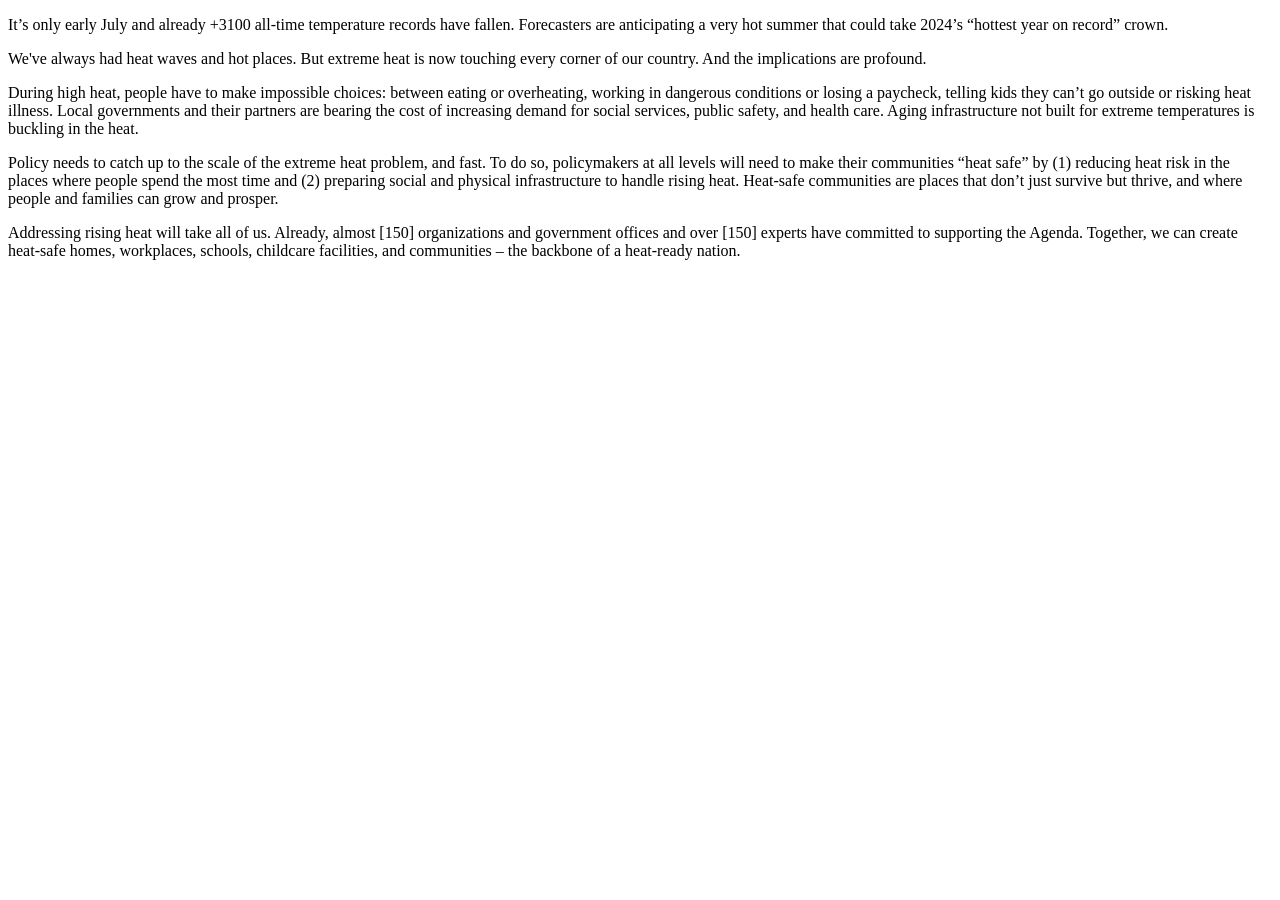
==== index.html @ f87b29e7 "Rename Index.html to index.html" ====
<!DOCTYPE html>
<html lang="en">
<head>
    <meta charset="UTF-8">
    <meta name="viewport" content="width=device-width, initial-scale=1.0">
    <title>The Agenda</title>
    <link rel="stylesheet" href="Resources/Styles/style.css">
</head>
<body>
    <header data-pagename="The State and Local Heat Policy Agenda">

    </header>
    <main>
        <div>
            <p>It’s only early July and already +3100 all-time temperature records have fallen. Forecasters are anticipating a very hot summer that could take 2024’s “hottest year on record” crown. </p>
            <p>We've always had heat waves and hot places. But extreme heat is now touching every corner of our country. And the implications are profound.</p>
            <p>During high heat, people have to make impossible choices: between eating or overheating, working in dangerous conditions or losing a paycheck, telling kids they can’t go outside or risking heat illness. Local governments and their partners are bearing the cost of increasing demand for social services, public safety, and health care. Aging infrastructure not built for extreme temperatures is buckling in the heat. </p>
            <p>Policy needs to catch up to the scale of the extreme heat problem, and fast. To do so, policymakers at all levels will need to make their communities “heat safe” by (1) reducing heat risk in the places where people spend the most time and (2) preparing social and physical infrastructure to handle rising heat. Heat-safe communities are places that don’t just survive but thrive, and where people and families can grow and prosper.</p>
            <p>Addressing rising heat will take all of us. Already, almost [150] organizations and government offices and over [150] experts have committed to supporting the Agenda. Together, we can create heat-safe homes, workplaces, schools, childcare facilities, and communities – the backbone of a heat-ready nation.</p>
        </div>

        <div id="PillarsOverview">
            
        </div>
        
    </main>
    <footer></footer>
    <script type="module" src="Resources/Scripts/Script.js"></script>
    <script type="module" src="Resources/Scripts/Agenda.js"></script>
</body>
</html>
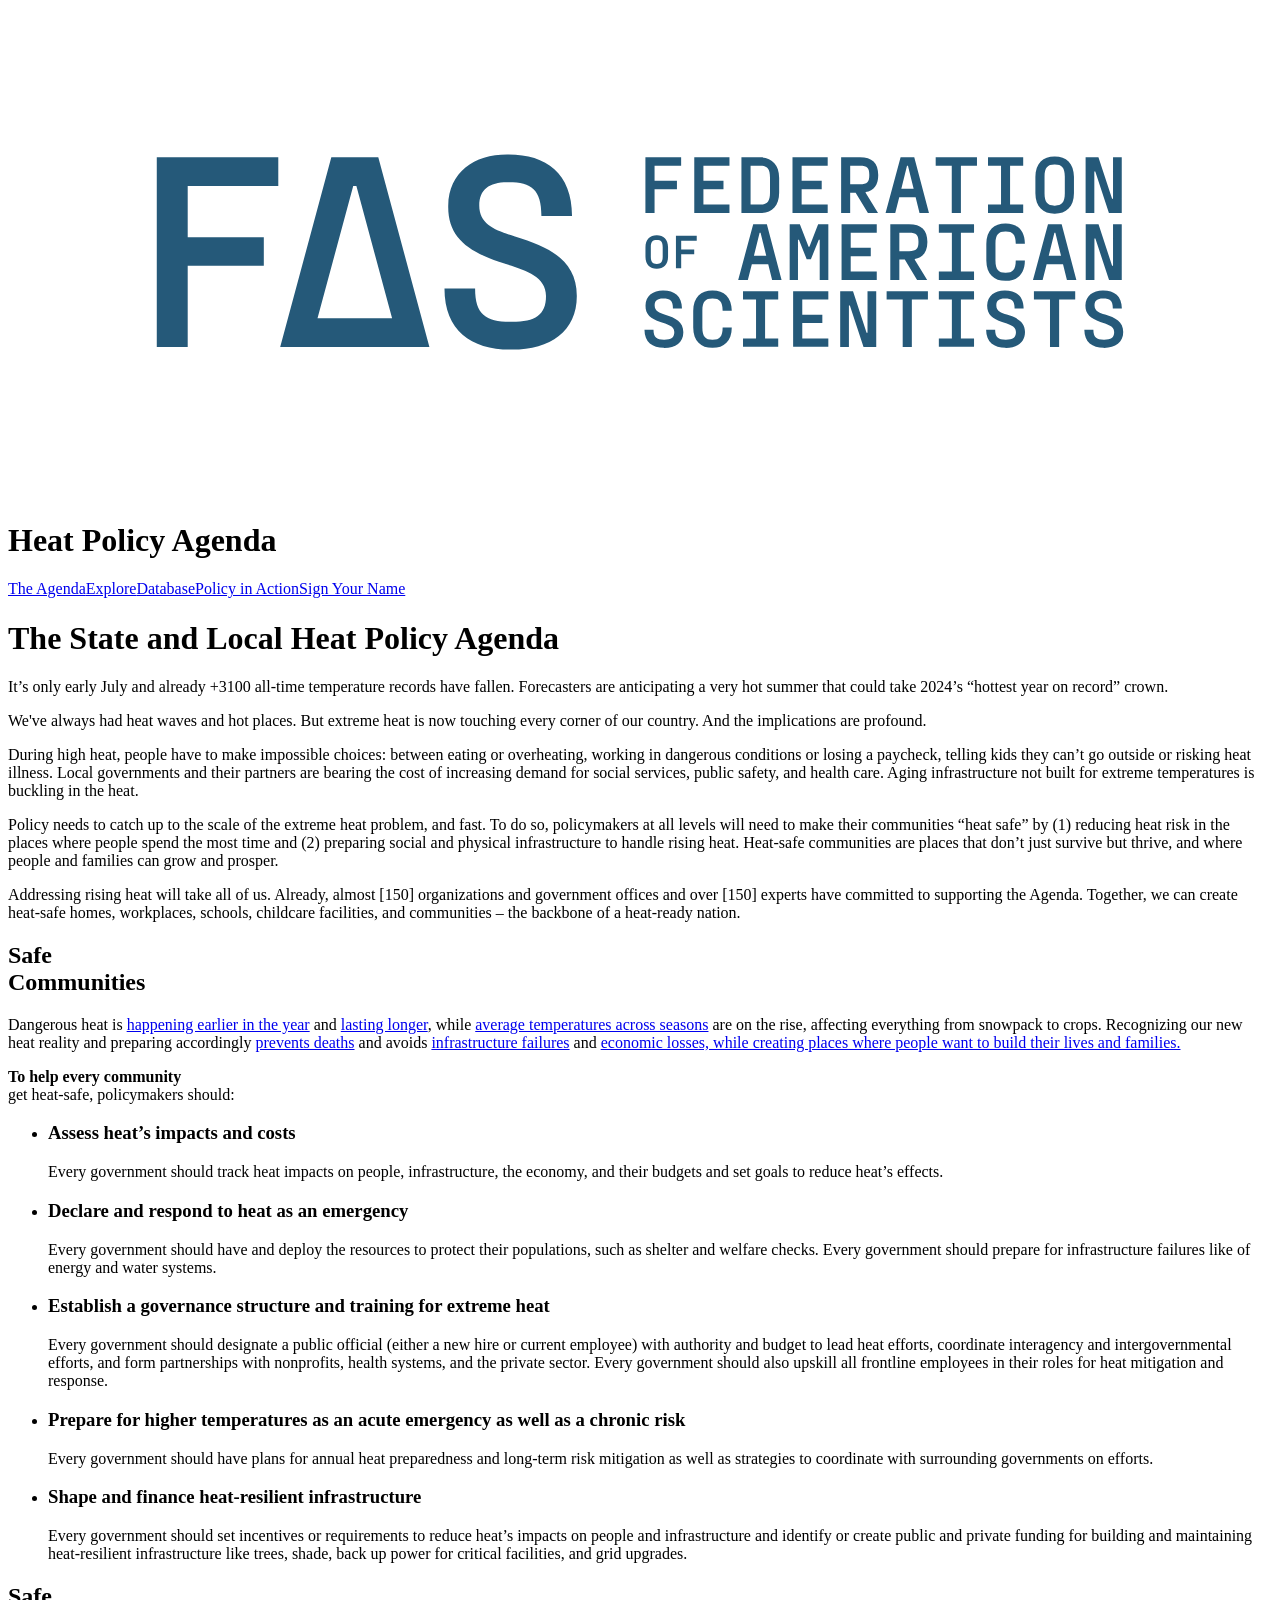
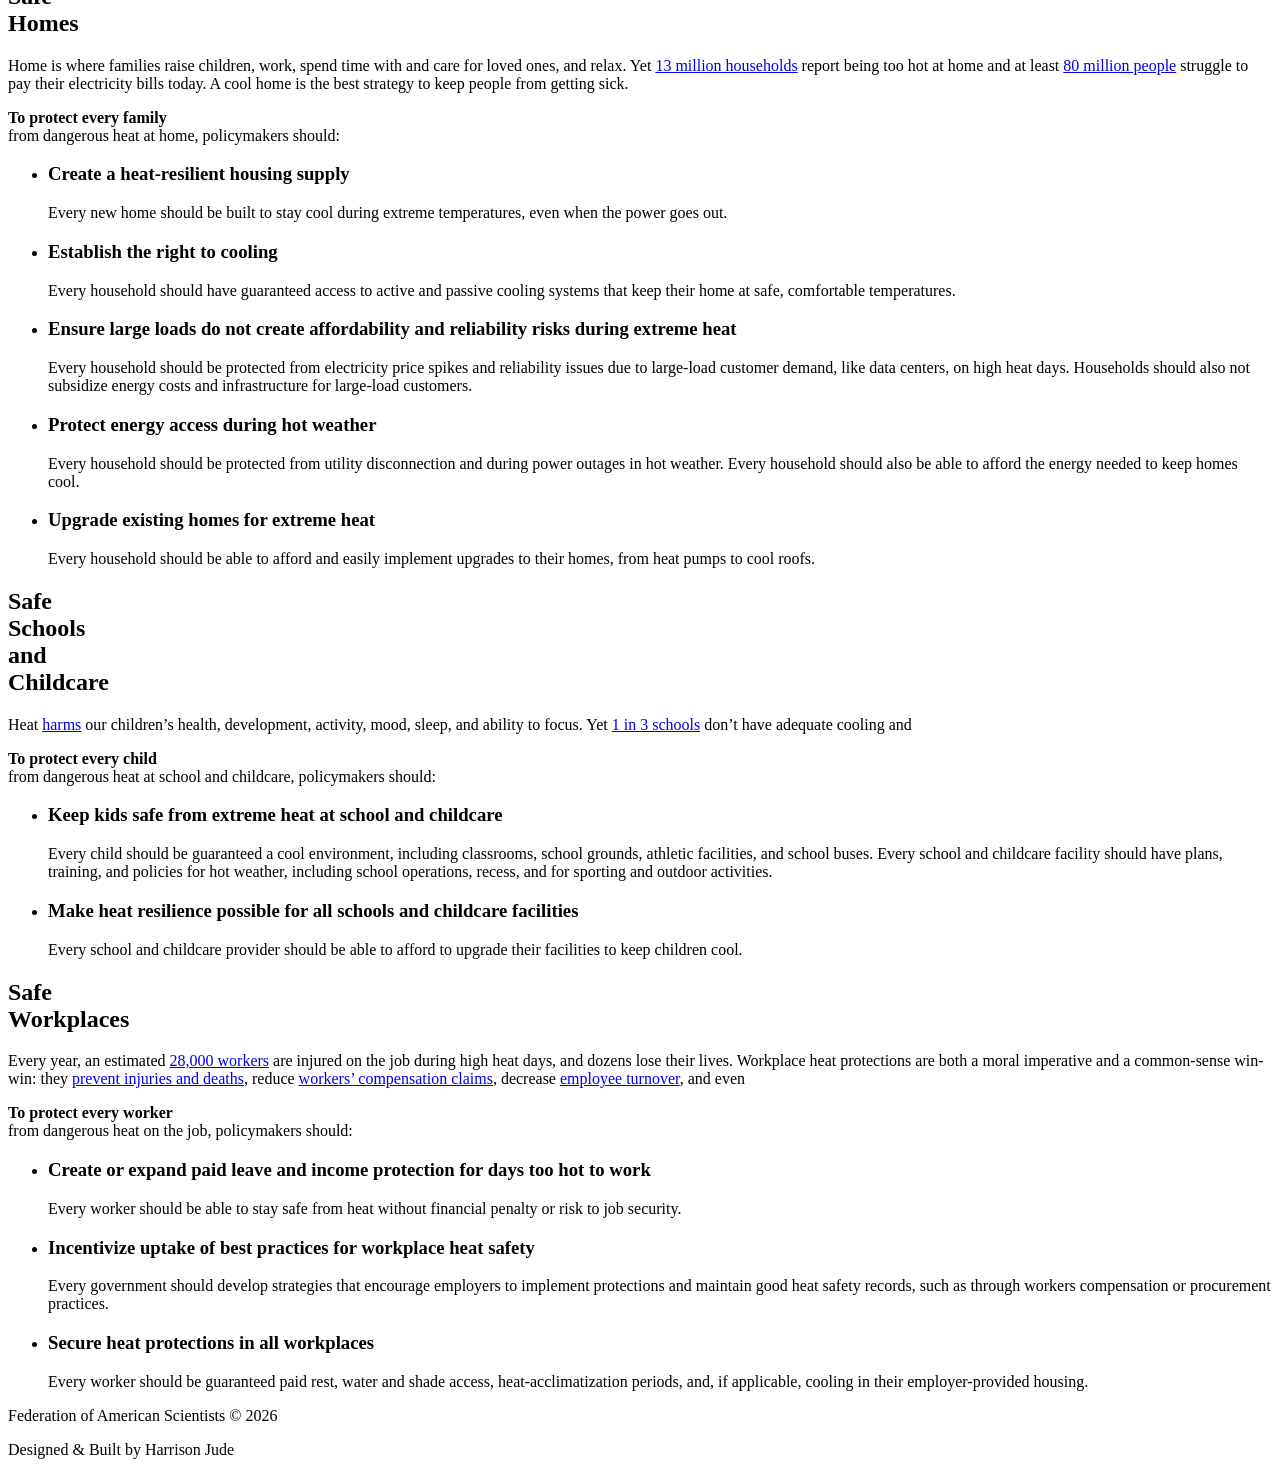
==== commit d60c889f: "added PullQuotes.json" ====
--- a/index.html
+++ b/index.html
@@ -11,9 +11,14 @@
 
     </header>
     <main>
-        <div>
-            <p>It’s only early July and already +3100 all-time temperature records have fallen. Forecasters are anticipating a very hot summer that could take 2024’s “hottest year on record” crown. </p>
-            <p>We've always had heat waves and hot places. But extreme heat is now touching every corner of our country. And the implications are profound.</p>
+        <div id="Introduction">
+            <span id="Intro-Large" class="bodyLarge">
+                <p>It’s only early July and already +3100 all-time temperature records have fallen. Forecasters are anticipating a very hot summer that could take 2024’s “hottest year on record” crown. </p>
+                <p>We've always had heat waves and hot places. But extreme heat is now touching every corner of our country. And the implications are profound.</p>
+            </span>
+            <span class="StatsSection" data-stats="Introduction">
+
+            </span>
             <p>During high heat, people have to make impossible choices: between eating or overheating, working in dangerous conditions or losing a paycheck, telling kids they can’t go outside or risking heat illness. Local governments and their partners are bearing the cost of increasing demand for social services, public safety, and health care. Aging infrastructure not built for extreme temperatures is buckling in the heat. </p>
             <p>Policy needs to catch up to the scale of the extreme heat problem, and fast. To do so, policymakers at all levels will need to make their communities “heat safe” by (1) reducing heat risk in the places where people spend the most time and (2) preparing social and physical infrastructure to handle rising heat. Heat-safe communities are places that don’t just survive but thrive, and where people and families can grow and prosper.</p>
             <p>Addressing rising heat will take all of us. Already, almost [150] organizations and government offices and over [150] experts have committed to supporting the Agenda. Together, we can create heat-safe homes, workplaces, schools, childcare facilities, and communities – the backbone of a heat-ready nation.</p>
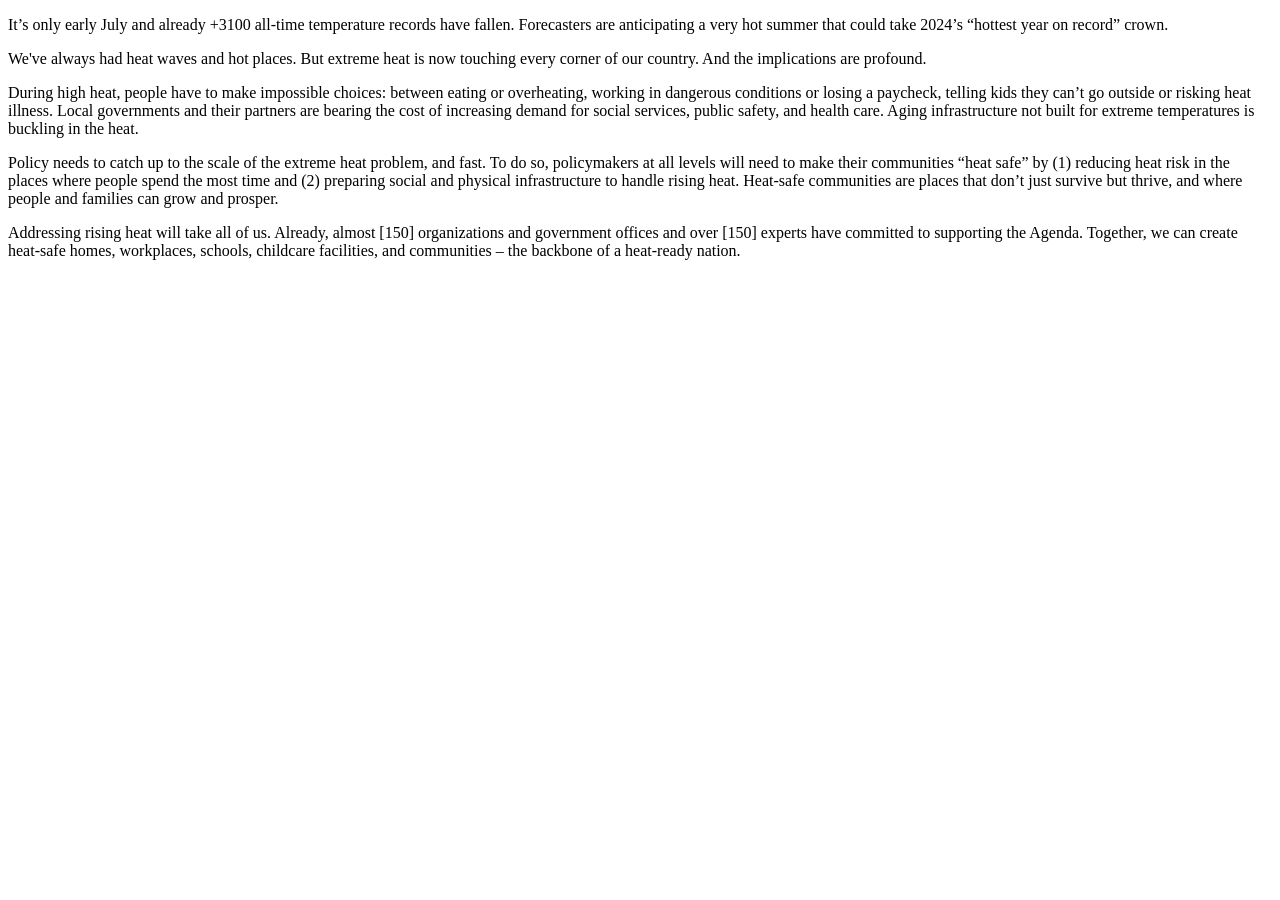
==== commit d0edbf4e: "added unstyled signitories to agenda page" ====
--- a/index.html
+++ b/index.html
@@ -12,13 +12,13 @@
     </header>
     <main>
         <div id="Introduction">
-            <span id="Intro-Large" class="bodyLarge">
+            <div id="Intro-Large" class="bodyLarge">
                 <p>It’s only early July and already +3100 all-time temperature records have fallen. Forecasters are anticipating a very hot summer that could take 2024’s “hottest year on record” crown. </p>
                 <p>We've always had heat waves and hot places. But extreme heat is now touching every corner of our country. And the implications are profound.</p>
-            </span>
-            <span class="StatsSection" data-stats="Introduction">
+            </div>
+            <div class="StatsSection" data-stats="Agenda Introduction">
 
-            </span>
+            </div>
             <p>During high heat, people have to make impossible choices: between eating or overheating, working in dangerous conditions or losing a paycheck, telling kids they can’t go outside or risking heat illness. Local governments and their partners are bearing the cost of increasing demand for social services, public safety, and health care. Aging infrastructure not built for extreme temperatures is buckling in the heat. </p>
             <p>Policy needs to catch up to the scale of the extreme heat problem, and fast. To do so, policymakers at all levels will need to make their communities “heat safe” by (1) reducing heat risk in the places where people spend the most time and (2) preparing social and physical infrastructure to handle rising heat. Heat-safe communities are places that don’t just survive but thrive, and where people and families can grow and prosper.</p>
             <p>Addressing rising heat will take all of us. Already, almost [150] organizations and government offices and over [150] experts have committed to supporting the Agenda. Together, we can create heat-safe homes, workplaces, schools, childcare facilities, and communities – the backbone of a heat-ready nation.</p>
@@ -27,6 +27,11 @@
         <div id="PillarsOverview">
             
         </div>
+
+        <div id="SignitoriesSection">
+            <div id="Signitories">
+            </div>
+        </div>
         
     </main>
     <footer></footer>
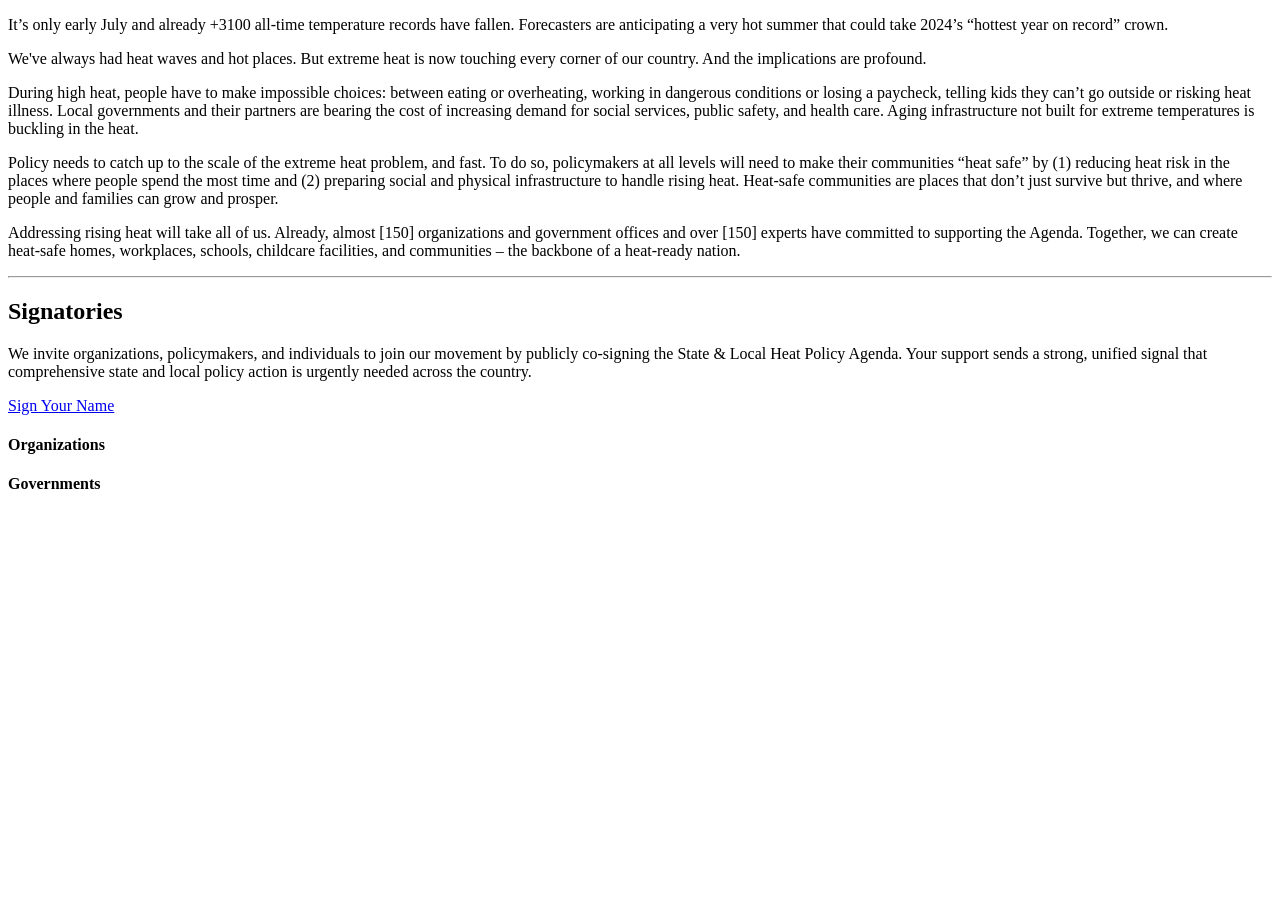
==== commit 5730ad0f: "added signitories style initial" ====
--- a/index.html
+++ b/index.html
@@ -29,7 +29,21 @@
         </div>
 
         <div id="SignitoriesSection">
+            <hr>
             <div id="Signitories">
+                <hgroup>
+                    <h2>Signatories</h2>
+                    <p>We invite organizations, policymakers, and individuals to join our movement by publicly co-signing the State & Local Heat Policy Agenda. Your support sends a strong, unified signal that comprehensive state and local policy action is urgently needed across the country.</p>
+                    <a href="#" class="btn">Sign Your Name</a>
+                </hgroup>
+                <h4>Organizations</h4>
+                <ul class="signitoryList" data-sigtype="Organization">
+
+                </ul>
+                <h4>Governments</h4>
+                <ul class="signitoryList" data-sigtype="Government">
+
+                </ul>
             </div>
         </div>
         
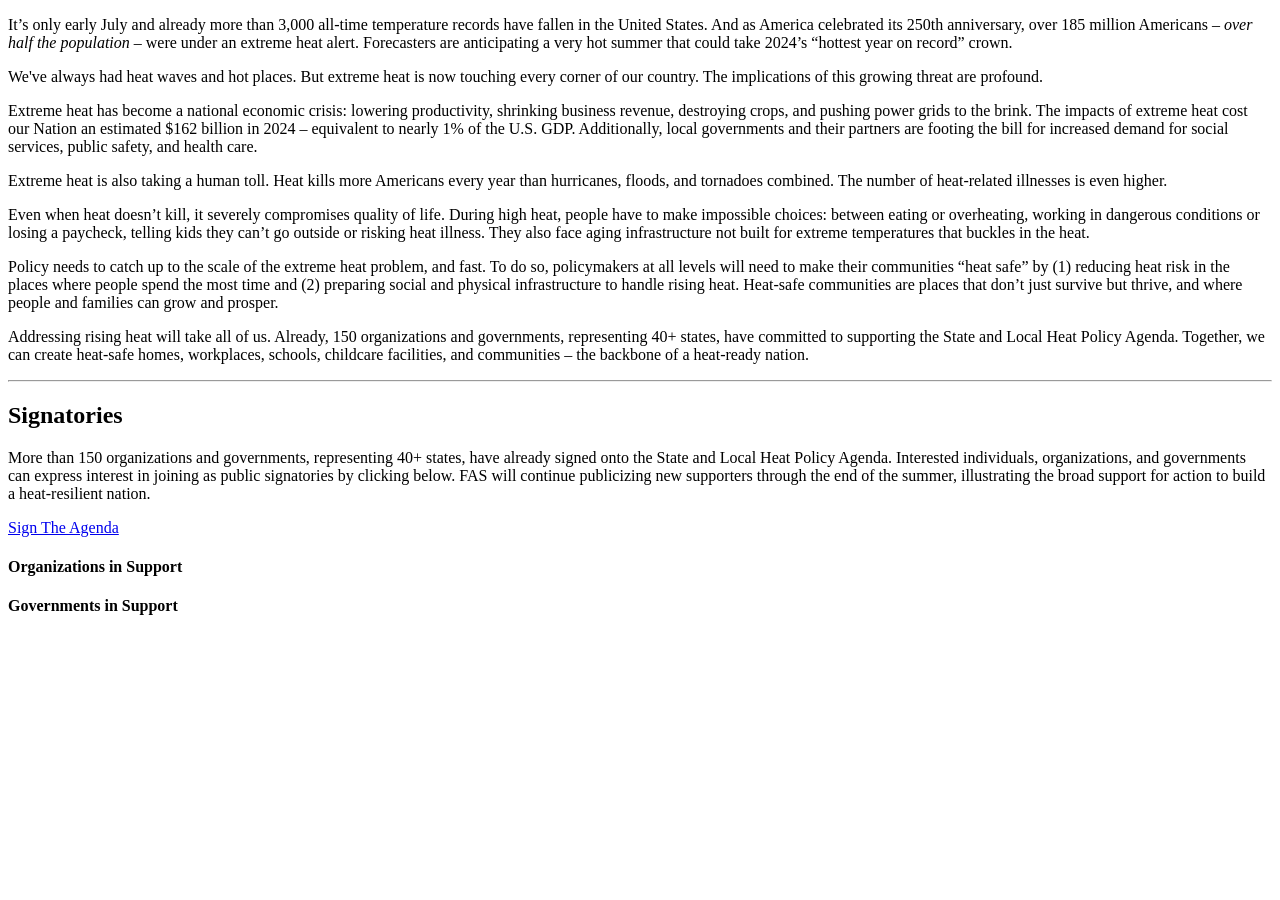
==== commit b927ecfb: "Content and layout fixes across the site - Fixed HTML bugs: hred typo, unclosed anchor, missing quot" ====
--- a/index.html
+++ b/index.html
@@ -11,36 +11,38 @@
 
     </header>
     <main>
-        <div id="Introduction">
+        <div id="Introduction" class="Container GridContainer ContainerGap-Medium">
             <div id="Intro-Large" class="bodyLarge">
-                <p>It’s only early July and already +3100 all-time temperature records have fallen. Forecasters are anticipating a very hot summer that could take 2024’s “hottest year on record” crown. </p>
-                <p>We've always had heat waves and hot places. But extreme heat is now touching every corner of our country. And the implications are profound.</p>
+                <p>It’s only early July and already more than 3,000 all-time temperature records have fallen in the United States. And as America celebrated its 250th anniversary, over 185 million Americans – <em>over half the population</em> – were under an extreme heat alert. Forecasters are anticipating a very hot summer that could take 2024’s “hottest year on record” crown.</p>
+                <p>We've always had heat waves and hot places. But extreme heat is now touching every corner of our country. The implications of this growing threat are profound.</p>
             </div>
             <div class="StatsSection" data-stats="Agenda Introduction">
 
             </div>
-            <p>During high heat, people have to make impossible choices: between eating or overheating, working in dangerous conditions or losing a paycheck, telling kids they can’t go outside or risking heat illness. Local governments and their partners are bearing the cost of increasing demand for social services, public safety, and health care. Aging infrastructure not built for extreme temperatures is buckling in the heat. </p>
+            <p>Extreme heat has become a national economic crisis: lowering productivity, shrinking business revenue, destroying crops, and pushing power grids to the brink. The impacts of extreme heat cost our Nation an estimated $162 billion in 2024 – equivalent to nearly 1% of the U.S. GDP. Additionally, local governments and their partners are footing the bill for increased demand for social services, public safety, and health care.</p>
+            <p>Extreme heat is also taking a human toll. Heat kills more Americans every year than hurricanes, floods, and tornadoes combined. The number of heat-related illnesses is even higher.</p>
+            <p>Even when heat doesn’t kill, it severely compromises quality of life. During high heat, people have to make impossible choices: between eating or overheating, working in dangerous conditions or losing a paycheck, telling kids they can’t go outside or risking heat illness. They also face aging infrastructure not built for extreme temperatures that buckles in the heat.</p>
             <p>Policy needs to catch up to the scale of the extreme heat problem, and fast. To do so, policymakers at all levels will need to make their communities “heat safe” by (1) reducing heat risk in the places where people spend the most time and (2) preparing social and physical infrastructure to handle rising heat. Heat-safe communities are places that don’t just survive but thrive, and where people and families can grow and prosper.</p>
-            <p>Addressing rising heat will take all of us. Already, almost [150] organizations and government offices and over [150] experts have committed to supporting the Agenda. Together, we can create heat-safe homes, workplaces, schools, childcare facilities, and communities – the backbone of a heat-ready nation.</p>
+            <p>Addressing rising heat will take all of us. Already, 150 organizations and governments, representing 40+ states, have committed to supporting the State and Local Heat Policy Agenda. Together, we can create heat-safe homes, workplaces, schools, childcare facilities, and communities – the backbone of a heat-ready nation.</p>
         </div>
 
-        <div id="PillarsOverview">
+        <div id="PillarsOverview" class="Container GridContainer ContainerGap-Medium">
             
         </div>
 
-        <div id="SignitoriesSection">
+        <div id="SignitoriesSection" class="Container GridContainer ContainerGap-Medium">
             <hr>
             <div id="Signitories">
+                <h2 class="SignitoriesHeader">Signatories</h2>
                 <hgroup>
-                    <h2>Signatories</h2>
-                    <p>We invite organizations, policymakers, and individuals to join our movement by publicly co-signing the State & Local Heat Policy Agenda. Your support sends a strong, unified signal that comprehensive state and local policy action is urgently needed across the country.</p>
-                    <a href="#" class="btn">Sign Your Name</a>
+                    <p>More than 150 organizations and governments, representing 40+ states, have already signed onto the State and Local Heat Policy Agenda. Interested individuals, organizations, and governments can express interest in joining as public signatories by clicking below. FAS will continue publicizing new supporters through the end of the summer, illustrating the broad support for action to build a heat-resilient nation.</p>
+                    <a href="https://forms.gle/Y6ZPdVvURpHEfUaQ8" target="_blank" rel="noopener" class="btn">Sign The Agenda</a>
                 </hgroup>
-                <h4>Organizations</h4>
+                <h4>Organizations in Support</h4>
                 <ul class="signitoryList" data-sigtype="Organization">
 
                 </ul>
-                <h4>Governments</h4>
+                <h4>Governments in Support</h4>
                 <ul class="signitoryList" data-sigtype="Government">
 
                 </ul>
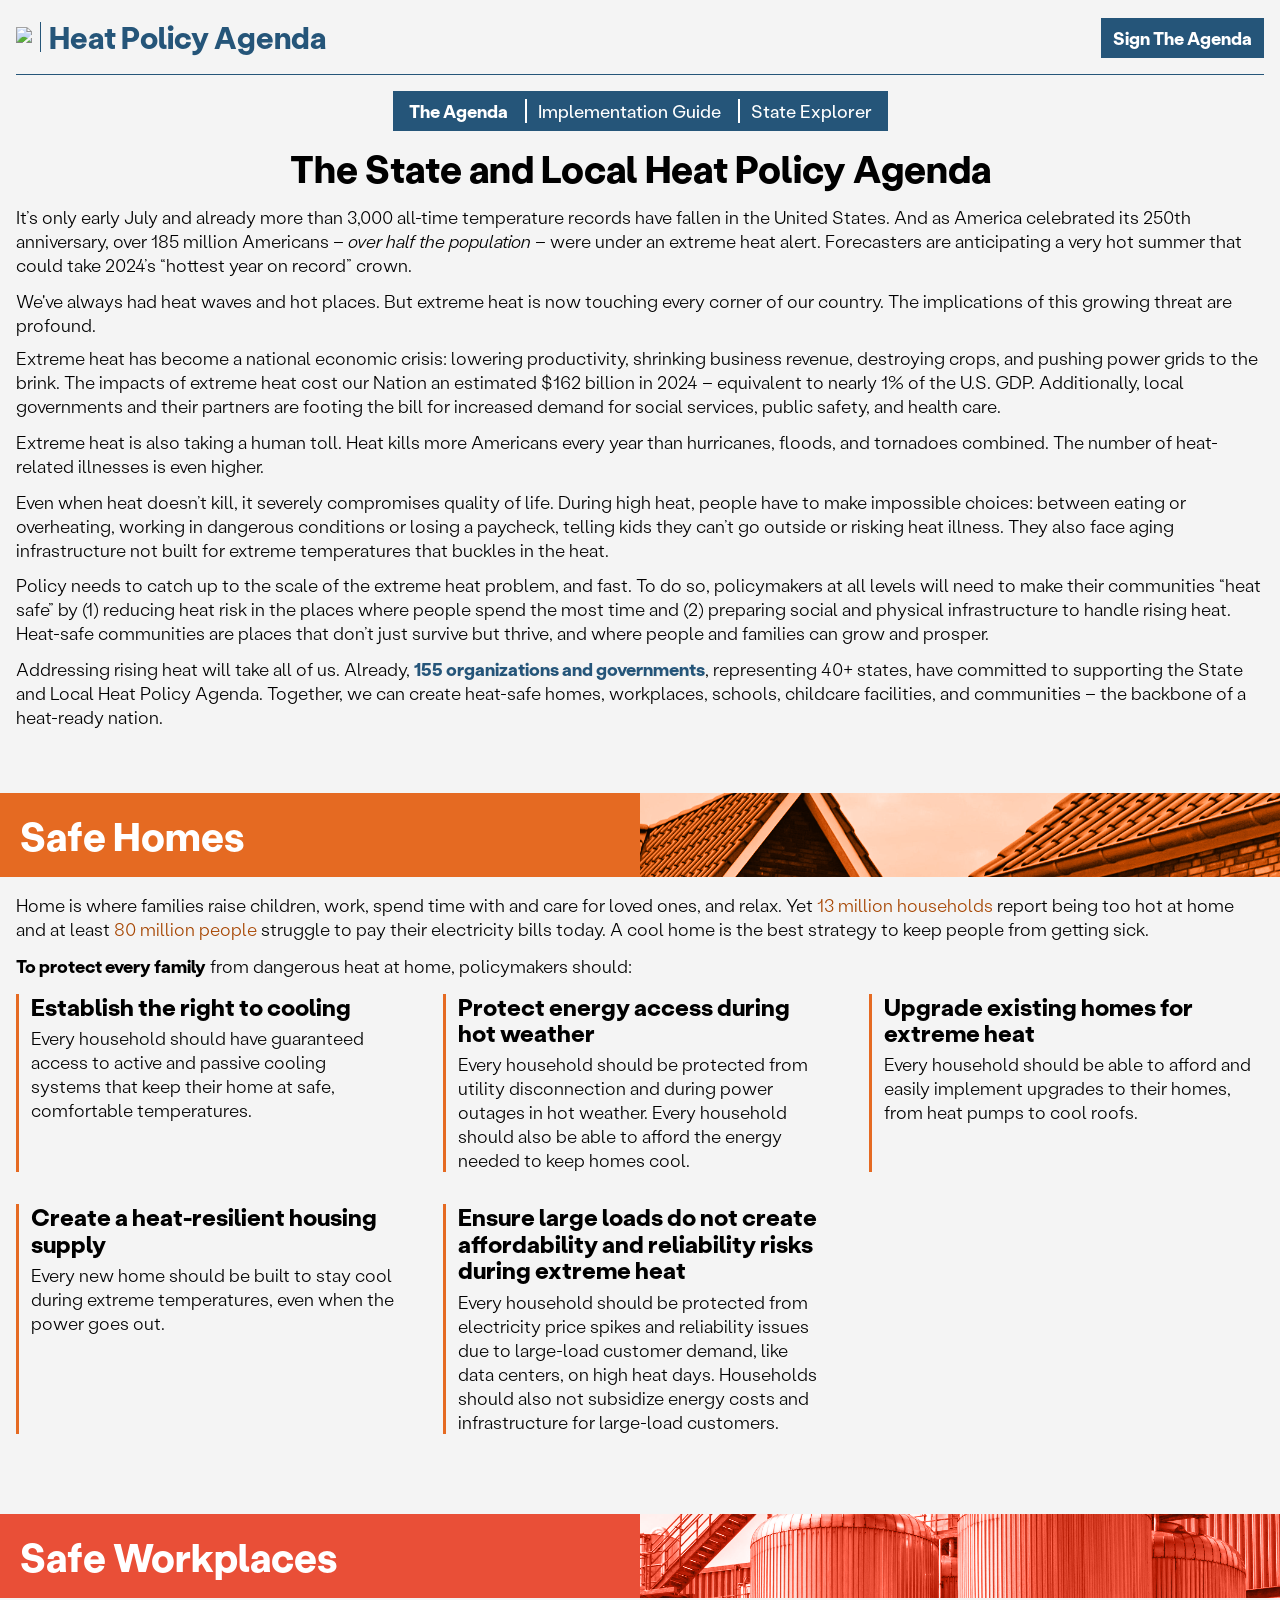
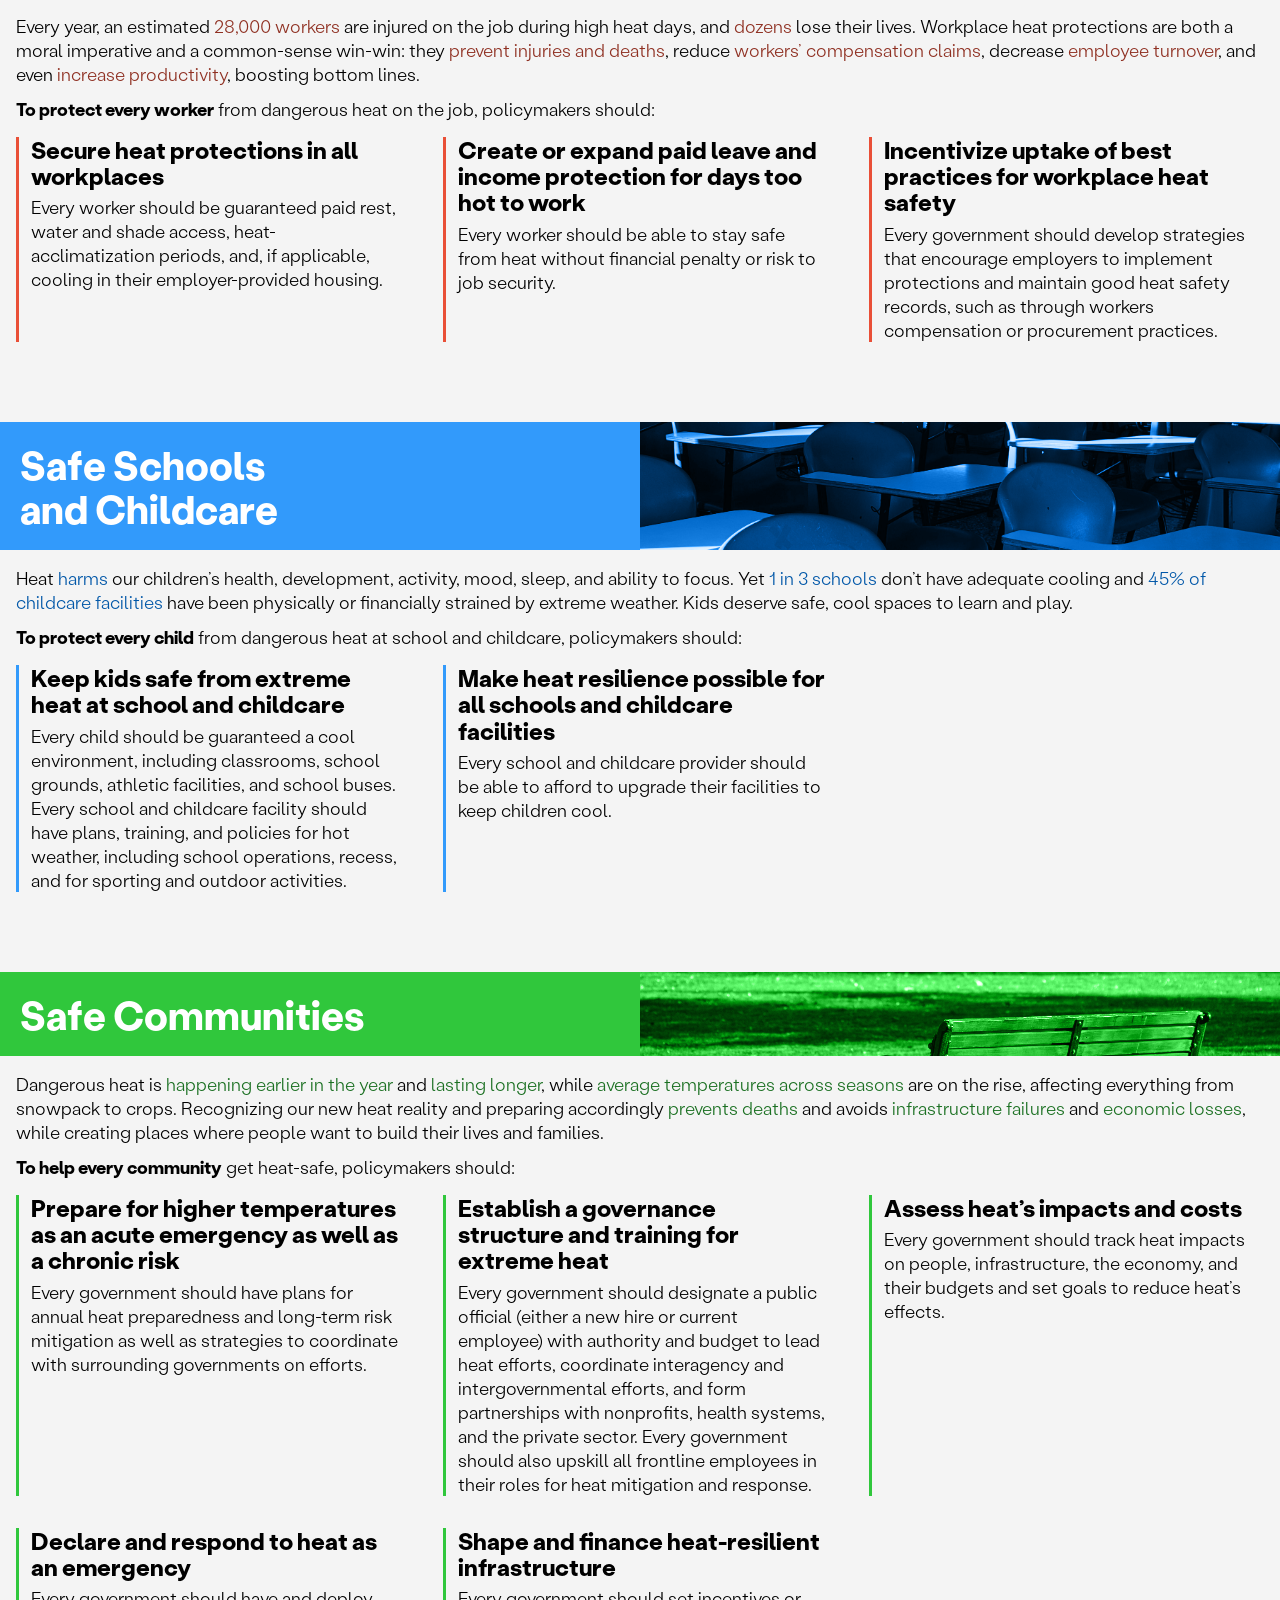
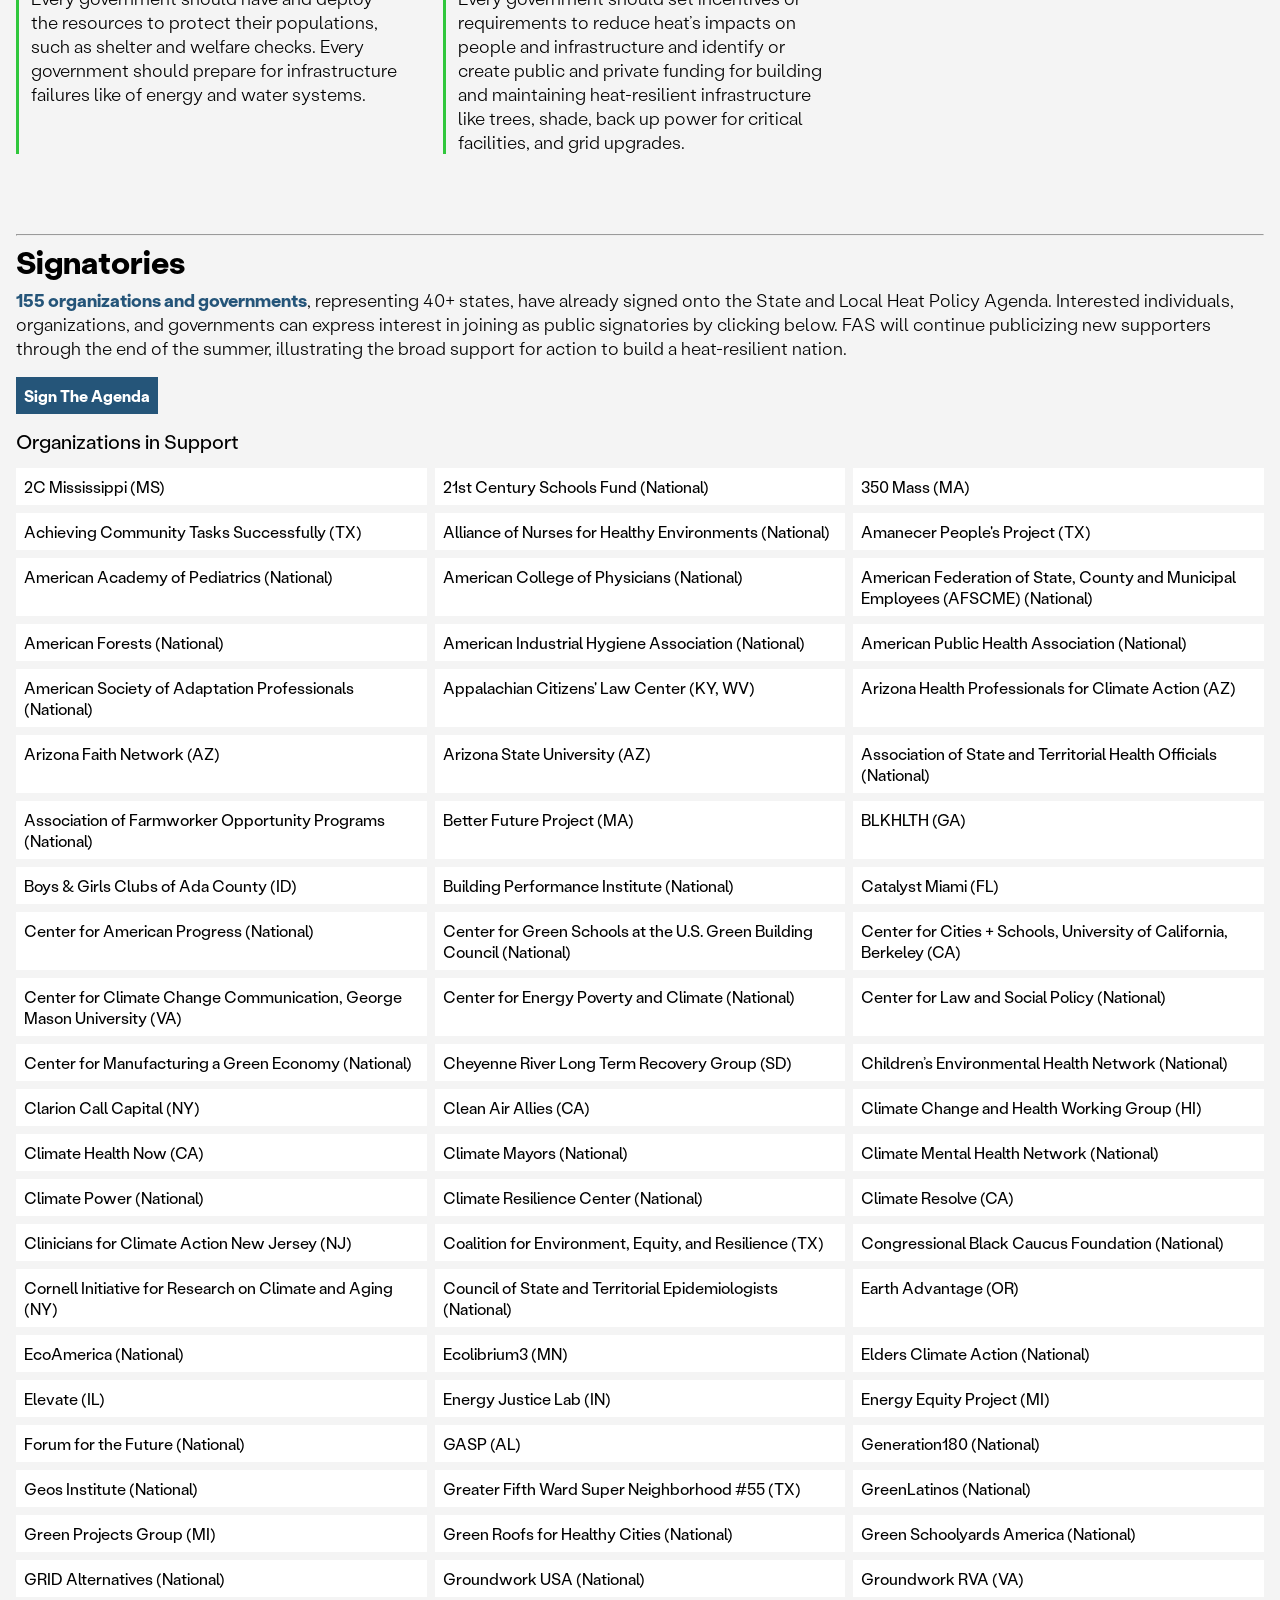
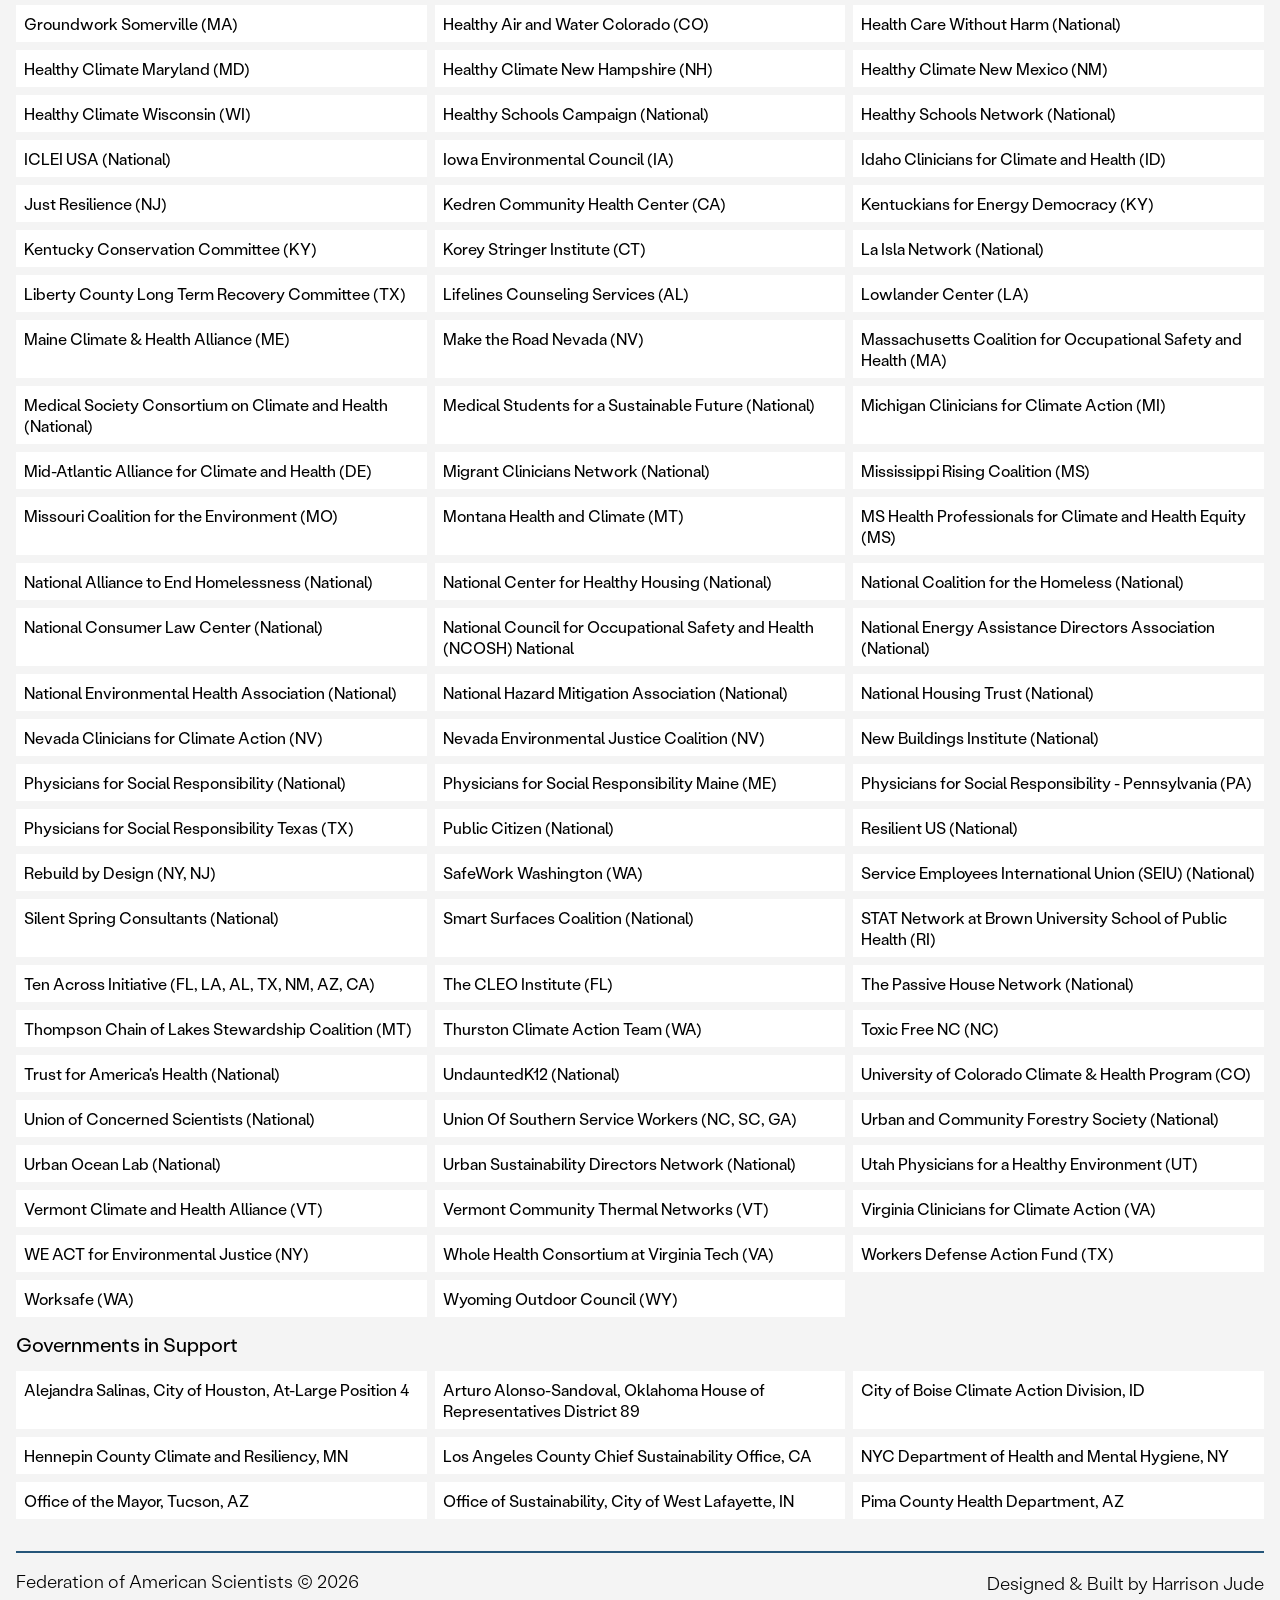
==== commit a7bc8285: "Make Agenda page signatory count live instead of hardcoded - Replace the static "150" in both Agenda" ====
--- a/index.html
+++ b/index.html
@@ -23,7 +23,7 @@
             <p>Extreme heat is also taking a human toll. Heat kills more Americans every year than hurricanes, floods, and tornadoes combined. The number of heat-related illnesses is even higher.</p>
             <p>Even when heat doesn’t kill, it severely compromises quality of life. During high heat, people have to make impossible choices: between eating or overheating, working in dangerous conditions or losing a paycheck, telling kids they can’t go outside or risking heat illness. They also face aging infrastructure not built for extreme temperatures that buckles in the heat.</p>
             <p>Policy needs to catch up to the scale of the extreme heat problem, and fast. To do so, policymakers at all levels will need to make their communities “heat safe” by (1) reducing heat risk in the places where people spend the most time and (2) preparing social and physical infrastructure to handle rising heat. Heat-safe communities are places that don’t just survive but thrive, and where people and families can grow and prosper.</p>
-            <p>Addressing rising heat will take all of us. Already, 150 organizations and governments, representing 40+ states, have committed to supporting the State and Local Heat Policy Agenda. Together, we can create heat-safe homes, workplaces, schools, childcare facilities, and communities – the backbone of a heat-ready nation.</p>
+            <p>Addressing rising heat will take all of us. Already, <strong class="SignatoryHighlight"><span class="SignatoryCount">150</span> organizations and governments</strong>, representing 40+ states, have committed to supporting the State and Local Heat Policy Agenda. Together, we can create heat-safe homes, workplaces, schools, childcare facilities, and communities – the backbone of a heat-ready nation.</p>
         </div>
 
         <div id="PillarsOverview" class="Container GridContainer ContainerGap-Medium">
@@ -35,7 +35,7 @@
             <div id="Signitories">
                 <h2 class="SignitoriesHeader">Signatories</h2>
                 <hgroup>
-                    <p>More than 150 organizations and governments, representing 40+ states, have already signed onto the State and Local Heat Policy Agenda. Interested individuals, organizations, and governments can express interest in joining as public signatories by clicking below. FAS will continue publicizing new supporters through the end of the summer, illustrating the broad support for action to build a heat-resilient nation.</p>
+                    <p><strong class="SignatoryHighlight"><span class="SignatoryCount">150</span> organizations and governments</strong>, representing 40+ states, have already signed onto the State and Local Heat Policy Agenda. Interested individuals, organizations, and governments can express interest in joining as public signatories by clicking below. FAS will continue publicizing new supporters through the end of the summer, illustrating the broad support for action to build a heat-resilient nation.</p>
                     <a href="https://forms.gle/Y6ZPdVvURpHEfUaQ8" target="_blank" rel="noopener" class="btn">Sign The Agenda</a>
                 </hgroup>
                 <h4>Organizations in Support</h4>
--- a/Resources/Styles/style.css
+++ b/Resources/Styles/style.css
@@ -0,0 +1,2137 @@
+/* Fonts and Variabls */
+
+@font-face {
+    font-family: 'StabilGrotesk';
+    src: url('../Assets/Fonts/StabilGrotesk-Light.otf') format('opentype');
+    font-weight: 100;
+    font-style: normal;
+}
+@font-face {
+    font-family: 'StabilGrotesk';
+    src: url('../Assets/Fonts/StabilGrotesk-LightItalic.otf') format('opentype');
+    font-weight: 100;
+    font-style: italic;
+}
+@font-face {
+    font-family: 'StabilGrotesk';
+    src: url('../Assets/Fonts/StabilGrotesk-Regular.otf') format('opentype');
+    font-weight: normal;
+}
+@font-face {
+    font-family: 'StabilGrotesk';
+    src: url('../Assets/Fonts/StabilGrotesk-Bold.otf') format('opentype');
+    font-weight: bold;
+}
+
+@font-face {
+    font-family: 'FraktionMono';
+    src: url('../Assets/Fonts/PPFraktionMono-Regular.ttf') format('truetype');
+    font-weight: normal;
+}
+@font-face {
+    font-family: 'FraktionMono';
+    src: url('../Assets/Fonts/PPFraktionMono-Bold.ttf') format('truetype');
+    font-weight: bold;
+}
+
+:root{
+  font-size: 16px;
+  --SafeHomes: #ff0000;
+  --SafeCommunity: #00ff00;
+  --SafeEnvironment: #0000ff;
+
+  --width-max:1200px;
+  --margin-body-sides:2rem;
+
+  --FontSize-Reg: clamp(1rem, 1.6vw, 1.125rem);
+  --FontSize-Med: clamp(1rem, 1.8vw, 1.25rem);
+  --FontSize-Lrg: clamp(1.125rem, 2.1vw, 1.5rem);
+  --FontSize-XL: clamp(1.5rem, 2.5vw, 2rem);
+  --FontSize-XXL: clamp(2.25rem, 3.5vw, 3rem);
+  --FontSize-Dspl: clamp(2.625rem, 4vw, 3.5rem);
+
+  --Spc-Mini:0.5rem;
+  --Spc-Small:1rem;
+  --Spc-Medium:2rem;
+  --Spc-Large:3rem;
+
+  --ArrowRight:polygon(0% 0%, 100% 50%, 0% 100%);
+  --ArrowLeft:polygon(0% 50%, 100% 0%, 100% 100%);
+  --ArrowUp:polygon(50% 0%, 100% 100%, 0% 100%);
+  --ArrowDown:polygon(0% 0%, 100% 0%, 50% 100%);
+
+  --BorderHeavy:3px;
+  --BorderMedium:2px;
+  --BorderLight:1px;
+
+  --OffWhite:#F4F4F4;
+
+  --Accent100:#255579;
+  --Accent050:#163247;
+    --Accent025:#0D1E2B;
+}
+
+[data-pillar="Safe Workplaces"],
+[value="Safe Workplaces"]{
+    --Accent100:#E94F37;
+    --Accent050:#BF412D;
+    --Accent025:#8F3022;
+    --heroImage:url('../Assets/Images/pexels-fung0818-18568174.jpg')
+}
+[data-pillar="Safe Homes"],
+[value="Safe Homes"]{
+    --Accent100:#E56A22;
+    --Accent050:#C55712;
+    --Accent025:#A64500;
+    --heroImage:url('../Assets/Images/pexels-shehab-al-qadhi-472755071-20858565.jpg')
+}
+[data-pillar="Safe Communities"],
+[value="Safe Communities"]{
+    --Accent100:#30C73C;
+    --Accent050:#29A833;
+    --Accent025:#1B7022;
+    --heroImage:url('../Assets/Images/pexels-brett-sayles-937485.jpg')
+}
+[data-pillar="Safe Schools and Childcare"],
+[value="Safe Schools and Childcare"]{
+    --Accent100:#329AFB;
+    --Accent050:#1875CC;
+    --Accent025:#0057A8;
+    --heroImage:url('../Assets/Images/pexels-oliver-hung-265548590-30281236.jpg')
+}
+
+
+
+
+/* Global Settings */
+
+h1, h2, h3, h4{
+  line-height: 110%;
+  margin:0px 0px 0.25em 0px;
+  letter-spacing: 2%;
+
+  &:first-child{
+    margin-top: 0px;
+  }
+  &:last-child{
+    margin-bottom: 0px;
+  }
+
+}
+h1{
+  font-size: var(--FontSize-XXL);
+  &.Display{
+    font-size: var(--FontSize-Dspl);
+  }
+}
+h2{
+  font-size: var(--FontSize-XL);
+}
+h3{
+  font-size: var(--FontSize-Lrg);
+}
+h4{
+  font-size: var(--FontSize-Med);
+  font-weight: 500;
+}
+p, a{
+  font-size: var(--FontSize-Reg);
+  letter-spacing: 2%;
+  max-width: 600px;
+  &.Display,
+  .Display>&{
+    font-size: var(--FontSize-Med);
+
+    &>strong{
+      font-size: 1.25em;
+      font-weight: 600;
+      color:var(--Accent100)
+    }
+  }
+
+  margin:0.1em 0;
+
+  &:first-child{
+    margin-top: 0px;
+  }
+  &:last-child{
+    margin-bottom: 0px;
+  }
+
+}
+a{
+  color:var(--Accent025);
+  text-decoration:none;
+}
+a.btn{
+  font-size: 1rem;
+  font-weight: 700;
+  background-color: var(--Accent100);
+  color:#ffffff;
+  padding: 0.5rem;
+  display: inline-block;
+}
+
+body{
+  font-family:StabilGrotesk;
+  font-weight: 100;
+  background-color: var(--OffWhite);
+  margin: 0;
+  padding:0 var(--margin-body-sides);
+}
+
+ul.gridList{
+  display: grid;
+  grid-template-columns: repeat(3, 1fr);
+  padding:0px;
+  gap:2rem;
+
+  &>li{
+    margin:0px;
+    list-style-position: inside;
+    list-style: none;
+    margin:0;
+  }
+}
+
+input{
+  &.hiddenInput{
+    display: none;
+  }
+}
+
+main,
+header,
+footer{
+    max-width:var(--width-max);
+    margin:auto;
+}
+
+main>*{
+  margin: 1rem auto;
+}
+
+.SignatoryHighlight{
+  color: var(--Accent100);
+  font-weight: 700;
+}
+
+footer{
+    border-top:var(--BorderMedium) solid var(--Accent100);
+    padding:1rem 0px;
+    display:flex;
+    justify-content:space-between;
+}
+
+header{
+  background-color:var(--OffWhite);
+  z-index:100;
+  position:sticky;
+  top:0px;
+
+  &>.headerMain{
+    display: grid;
+    grid-template-columns: 1fr auto;
+    align-items: center;
+    gap: var(--Spc-Small);
+    padding-bottom: var(--Spc-Small);
+    border-bottom: 1px solid var(--Accent100);
+
+    &>.navBtn{
+      font-weight: bold;
+      padding: 0.5rem 0.75rem;
+      color:#ffffff;
+      background-color: var(--Accent100);
+    }
+
+    &>.HeaderInfo{
+      display: flex;
+      align-items: center;
+      color:var(--Accent100);
+      font-size: clamp(1.5rem, 3vw, 2.25rem);
+      & img.Logo{
+        height: 1em;
+
+        &.Logo-Mobile{
+          display: none;
+        }
+      }
+
+      & h1.site-title{
+        font-size: 0.85em;
+        line-height: 1;
+        display:inline-flex;
+        align-items: center;
+        padding-left: var(--Spc-Mini);
+        border-left: 1px solid currentColor;
+        font-weight: bold;
+        margin:0px;
+        align-self: center;
+      }
+    }
+
+
+  }
+
+  &>nav.navbar{
+    display: flex;
+    justify-content: center;
+    background-color: var(--Accent100);
+    padding: 0.5rem 1rem;
+    margin: var(--Spc-Small) auto 0;
+    width: fit-content;
+    max-width: 100%;
+
+    &>.navItems{
+      display: flex;
+      flex-wrap: wrap;
+      align-items: center;
+      justify-content: center;
+      gap: 0.25rem 0;
+      max-width: none;
+
+      &>.navItem{
+        position:relative;
+        margin:0;
+        padding: 0 0.625rem 0 0.75rem;
+        color:#ffffff;
+        font-weight: 500;
+        text-align: center;
+
+        &:first-child{
+          padding-left: 0;
+          &::before{
+            display: none;
+          }
+        }
+
+        &:last-child{
+          padding-right: 0;
+        }
+
+        &::before{
+          content:'';
+          width:2px;
+          position: absolute;
+          left: -1px;
+          top:0px;
+          bottom: 0px;
+          display:inline-block;
+          background-color:#ffffff;
+        }
+
+        &.navItemActive{
+          font-weight: 700;
+        }
+      }
+    }
+  }
+
+  &>.PageTitle{
+    /* Legacy: PageTitle now lives inside main, styling below */
+  }
+
+  
+
+  &::before{
+    content: '';
+    position: absolute;
+    z-index: -1;
+    background-color: var(--OffWhite);
+    width: 100vw;
+    top:0px;
+    bottom:0px;
+    left: 50%;
+    transform: translate(-50%, 0%);
+  }
+}
+
+
+
+fieldset{
+  padding:0px;
+  margin:0px;
+  border:none;
+}
+
+.rule{
+
+  &.rule-vertical{
+    height: 100%;
+    width: 2px;
+    background-color:currentColor;
+  }
+}
+
+/* Containers */
+
+.Container{
+
+    &.FlexContainer{
+        display:flex;
+
+        &.FlexRow{
+            flex-direction:row;
+        }
+
+        &.FlexCol{
+            flex-direction:column;
+        }
+    }
+
+    &.GridContainer{
+      display: grid;
+    }
+
+    &.ContainerGap-Mini{
+      gap:0.5rem;
+    }
+    &.ContainerGap-Small{
+      gap:1rem;
+    }
+    &.ContainerGap-Medium{
+      gap:2rem
+    }
+    &.ContainerGap-Large{
+      gap:3rem
+    }
+
+    &.ContainerPad-Small{
+      padding: 1rem;
+    }
+    &.ContainerPad-Medium{
+      padding: 2rem;
+    }
+    &.ContainerPad-Large{
+      padding: 3rem;
+    }
+
+    &.BorderContainer{
+        --borderWeight:var(--BorderMedium);
+        --borderColor:var(--Accent100);
+        border:var(--borderWeight) solid var(--Accent100);
+
+
+        &.BorderLeft{
+          border-width:0px 0px 0px var(--BorderMedium);
+        }
+        &.BorderTop{
+          border-width:var(--BorderMedium) 0px 0px 0px;
+        }
+        
+    }
+
+    &.BorderContainer-Left-medium{
+        border:var(--BorderMedium) solid var(--Accent100);
+    }
+}
+
+/* Pills */
+ul.pillBox,
+ul.pillBox li{
+  list-style-position:inside;
+  margin:0px;
+  list-style:none;
+}
+
+ul.pillBox{
+  display:flex;
+  flex-direction:row;
+  flex-wrap:wrap;
+  padding:0px;
+  gap:0.5rem;
+}
+
+li.pill{
+  display:block;
+  padding:0.1rem 0.25rem;
+  border:1px solid red;
+  font-family:'FraktionMono';
+  font-size:0.75rem;
+  font-weight:600;
+}
+
+/* Database */
+#DatabaseContentLayout{
+    display:grid;
+    grid-template-columns:300px 1fr;
+
+}
+
+/* Drilldown */
+
+/* .DrillDownFilter .DrillDownFilterMenuSection,
+.DrillDownFilter .DrillDownFilterNav{
+  display: flex;
+  flex-wrap: no-wrap;
+} */
+
+.DrillDownFilterNav{
+  color:#ffffff;
+  background-color:var(--Accent100);
+  display:flex;
+  flex-wrap:nowrap;
+
+  :not(.ShowNav)>&{
+    display: none;
+  }
+}
+.DrillDownFilterMenuSection{
+  display:grid;
+  grid-template-columns:1fr;
+  grid-auto-flow: column;
+  grid-auto-columns: 1fr;
+
+  &[data-level="1"]{
+    gap:1rem;
+  }
+
+  &:not(.ActiveSection){
+    display:none;
+  }
+}
+
+.DrillDownFilter button{
+  border-radius: 0px;
+  background:none;
+  border:none;
+  text-align: left;
+  display: block;
+
+  padding: 1rem;
+
+
+  .DrillDownFilterNav>&{
+    color:#ffffff;
+    flex-grow:0;
+
+    &:last-child{
+      flex-grow: 1;
+    }
+
+    &[data-level="2"]{
+      background-color: var(--Accent100);
+    }
+    &[data-level="3"]{
+      background-color: var(--Accent050);
+    }
+    &[data-level="4"]{
+      background-color: var(--Accent025);
+    }
+  }
+
+
+  .DrillDownFilterMenuSection>&{
+    flex-grow:1
+  }
+
+  .DrillDownFilterMenuSection[data-level="1"]>&{
+    background-color:var(--Accent100);
+    text-align: center;
+    color:#ffffff;
+  }
+
+  .DrillDownFilterMenuSection:not([data-level="1"])>&{
+    border-left:var(--BorderMedium) solid var(--Accent100);
+  }
+
+}
+
+.DrillDownFilterNav>button.DrillDownFilterResetBtn{
+ background-color: var(--Accent025);
+ position: relative;
+ align-self: stretch;
+}
+.DrillDownFilterNav>button.DrillDownFilterResetBtn::before{
+  content:'';
+  display: block;
+  position: absolute;
+  left: 50%;
+  top:50%;
+  transform: translate(-50%, -50%);
+
+  width:0.5rem;
+  aspect-ratio: 1/1;
+  background-color: currentColor;
+  clip-path:var(--ArrowLeft);
+
+}
+
+/* Check Nested */
+
+.CheckGroup:has(>.CheckGroupHead input.visToggle:not(:checked)) > .CheckNested,
+.CheckGroup:not(:has(>.CheckGroupHead>label>input.filterValue:checked)) > .CheckNested{
+  display:none;
+}
+
+.CheckGroup{
+  display:flex;
+  display:webkit-flex;
+  flex-direction:Column;
+}
+
+.CheckGroup>.CheckGroupHead{
+  display:flex;
+  flex-grow:1;
+  align-items:stretch;
+
+  &>label:has(>input.filterValue){
+    padding: 1rem;
+    flex-grow: 1;
+    display: flex;
+    align-items: center;
+    gap:var(--Spc-Mini);
+
+    &::before{
+      content:'';
+      display:inline-block;
+      flex-shrink: 0;
+      width: 1rem;
+      height: 1rem;
+      border-radius: 50%;
+      border:1px solid var(--Accent100)
+    }
+  }
+  &>label:has(>input.filterValue:checked){
+    &::before{
+      background-color:var(--Accent050);
+    }
+  }
+
+
+
+
+  .CheckGroupL1>&:not(:has(>label>input.filterValue:checked)){
+    outline: 1px solid var(--Accent100)
+  }
+  .CheckGroupL1>&:has(>label>input.filterValue:checked){
+    background-color:var(--Accent100);
+    color:#FFFFFF;
+  }
+
+
+  .CheckGroupL2>&>label:has(input.filterValue){
+    border-left: var(--BorderHeavy) solid var(--Accent100);
+  }
+  .CheckGroupL2>&:has(>label>input.filterValue:checked){
+    /* background-color:var(--Accent025);
+    color:#FFFFFF; */
+  }
+
+  .CheckGroupL3>&{
+    border-left: var(--BorderLight) solid var(--Accent100);
+  }
+
+
+  &:not(:has(label>input.filterValue:checked))>.visToggleLabel{
+    display: none;
+  }
+  &>.visToggleLabel{
+    display: block;
+    align-self: stretch;
+    padding: var(--Spc-Mini);
+    background-color: var(--Accent050);
+    display: flex;
+    align-items: center;
+    justify-content: center;
+    color:#ffffff;
+
+    &::before{
+      content:'';
+      display: block;
+      width:0.5rem;
+      height:0.5rem;
+      background-color:currentColor;
+      clip-path:var(--ArrowRight);
+      transform:rotate(0deg);
+      transition:transform 0.25s;
+    }
+    &:has(input:checked)::before{
+      transform:rotate(90deg);
+    }
+
+  }
+}
+
+/* Map */
+
+/* Map Selector */
+.mapContainer{
+    width: 100%;
+    max-width: 780px;
+}
+
+.mapSelect{
+  border:none;
+  display:grid;
+  width:100%;
+  grid-auto-flow: dense !important;
+  grid-template-columns: repeat(11, 1fr);
+  gap: 0.25rem;
+}
+
+.stateBox{
+  --ColorMain: var(--Accent100);
+  --BorderWeight:1px;
+  font-size:0.7rem;
+  font-weight:700;
+  position:relative;
+  display:flex;
+  align-items:center;
+  justify-content:center;
+  aspect-ratio: 1 / 1;
+  padding: 0;
+  cursor: pointer;
+  grid-row-start:var(--RowStart);
+  transition: transform 150ms ease, color 150ms ease, box-shadow 150ms ease;
+  -webkit-user-select: none;
+  -ms-user-select: none;
+  user-select: none;
+  
+  & > input{
+    display:none;
+  }
+
+  &:has(>input:checked){
+    color:#ffffff;
+  }
+  
+  .mapContainer:has(>label>input:not(:checked))>.mapSelect>&{
+    grid-row-start:auto !important;
+    padding:0rem 1rem;
+  }
+
+  &::before{
+    content:attr(data-abbreviation);
+    display:block;
+    position:relative;
+    z-index:1;
+  }
+
+  &:hover::before,
+  &:has(>input:checked){
+    /* font-weight:1000; */
+  }
+
+  &::after{
+   content:'';
+    display:block;
+    position:absolute;
+    inset:2px;
+    border:var(--BorderWeight) solid var(--ColorMain);
+    background-color: transparent;
+    transition: background-color 150ms ease, border-width 150ms ease, inset 150ms ease;
+    z-index:0;
+  }
+  &:has(>input:checked)::after{
+    background-color:var(--ColorMain);
+  }
+  &:hover{
+    transform: translateY(-2px);
+    color: var(--ColorMain);
+    box-shadow: 0 4px 10px rgba(0, 0, 0, 0.12);
+  }
+  &:hover::after{
+    background-color: color-mix(in srgb, var(--ColorMain) 12%, transparent);
+    border-width: 2px;
+  }
+  &:has(>input:checked):hover{
+    transform: translateY(-2px);
+    color: #ffffff;
+  }
+  &:has(>input:checked):hover::after{
+    background-color: var(--ColorMain);
+    border-width: 2px;
+  }
+}
+
+#map-title{
+
+    & h2{
+        margin:0;
+    }
+}
+
+/* State Explorer */
+main.StateExplorerContent{
+  display: flex;
+  flex-direction: column;
+  gap: 1.5rem;
+}
+
+main.StateExplorerContent > *{
+  margin-left: 0;
+  margin-right: 0;
+  width: auto;
+  align-self: stretch;
+}
+
+.StateMapSection{
+  display: flex;
+  flex-direction: column;
+  align-items: center;
+  gap: 0.75rem;
+  margin-top: -1rem;
+}
+
+.StateMapPrompt{
+  text-align: center;
+  max-width: none;
+  font-size: var(--FontSize-Med);
+  color: #000;
+  margin: 0;
+}
+
+.StateMapPrompt-Selection{
+  color: var(--Accent100);
+  text-transform: uppercase;
+  font-weight: 700;
+  letter-spacing: 0.04em;
+}
+
+.StateMap-Reset{
+  padding: 0.4rem 0.9rem;
+  background-color: var(--Accent100);
+  color: #fff;
+  border: none;
+  font: inherit;
+  font-weight: 700;
+  cursor: pointer;
+}
+
+.StateMap-Reset:hover{
+  background-color: var(--Accent050);
+}
+
+.CaseStudiesMeta{
+  border-top: 1px solid rgba(0,0,0,0.1);
+  padding-top: 0.75rem;
+}
+
+.CaseStudiesCount{
+  margin: 0;
+  font-weight: 700;
+  color: #000;
+  max-width: none;
+}
+
+.CaseStudiesCount-Num,
+.CaseStudiesCount-State{
+  color: var(--Accent100);
+}
+
+.CaseStudiesCount-State{
+  text-transform: uppercase;
+  letter-spacing: 0.04em;
+}
+
+#CaseStudies{
+  list-style: none;
+  padding: 0;
+  margin: 0;
+  display: grid;
+  grid-template-columns: repeat(auto-fill, minmax(320px, 1fr));
+  gap: 1rem;
+}
+
+.CaseStudyItem{
+  list-style: none;
+  background-color: #ffffff;
+  border: 1px solid rgba(0, 0, 0, 0.08);
+  border-left: 3px solid var(--Accent100);
+  padding: 1rem;
+  display: flex;
+  flex-direction: column;
+  gap: 0.5rem;
+  box-shadow: 0 1px 3px rgba(0, 0, 0, 0.05);
+  margin: 0;
+}
+
+.CaseStudyItem .CaseStudyInfo{
+  display: flex;
+  flex-direction: column;
+  gap: 0.5rem;
+}
+
+.CaseStudyFlag{
+  align-self: flex-start;
+  display: inline-flex;
+  align-items: center;
+  gap: 0.4rem;
+  background-color: var(--Accent100);
+  color: #ffffff;
+  padding: 0.25rem 0.6rem;
+  font-size: 0.75rem;
+  font-weight: 700;
+  letter-spacing: 0.04em;
+  line-height: 1.15;
+  max-width: 100%;
+  flex-wrap: wrap;
+}
+
+.CaseStudyFlag-State{
+  text-transform: uppercase;
+}
+
+.CaseStudyFlag-Arrow{
+  opacity: 0.75;
+  font-size: 0.9em;
+}
+
+.CaseStudyFlag-Pillar{
+  text-transform: none;
+  font-weight: 600;
+}
+
+.CaseStudyItem .CaseStudyTitle{
+  margin: 0;
+  font-size: var(--FontSize-Med);
+  font-weight: 700;
+  text-wrap: balance;
+}
+
+.CaseStudyDescription{
+  margin: 0;
+  max-width: none;
+}
+
+.CaseStudyTaxonomy{
+  display: flex;
+  flex-wrap: wrap;
+  align-items: baseline;
+  gap: 0.35rem;
+  font-size: 0.875rem;
+  color: rgba(0, 0, 0, 0.72);
+  line-height: 1.35;
+}
+
+.CaseStudyTaxonomy-Recc,
+.CaseStudyTaxonomy-PType{
+  font-weight: 600;
+}
+
+.CaseStudyTaxonomy-Arrow{
+  color: var(--Accent100);
+  font-weight: 700;
+}
+
+.CaseStudyItem .Sources{
+  display: none;
+  border-top: 1px solid rgba(0, 0, 0, 0.08);
+  padding-top: 0.5rem;
+  margin-top: 0.25rem;
+}
+
+.CaseStudyAlsoIn{
+  font-size: 0.8rem;
+  color: rgba(0, 0, 0, 0.65);
+  border-top: 1px solid rgba(0, 0, 0, 0.08);
+  padding-top: 0.5rem;
+  margin-top: 0.25rem;
+}
+
+.CaseStudyAlsoIn-Label{
+  font-weight: 700;
+  color: var(--Accent100);
+  text-transform: uppercase;
+  letter-spacing: 0.05em;
+  font-size: 0.75rem;
+  margin-right: 0.25rem;
+}
+
+.SourcesLabel{
+  font-weight: 700;
+  font-size: 0.75rem;
+  color: var(--Accent100);
+  text-transform: uppercase;
+  letter-spacing: 0.05em;
+  margin-bottom: 0.25rem;
+}
+
+.SourcesLinks{
+  margin: 0;
+  padding-left: 1.25rem;
+  list-style: disc outside;
+}
+
+.SourcesLinks > li{
+  margin-bottom: 0.25rem;
+  list-style: disc outside;
+  text-wrap: pretty;
+  overflow-wrap: normal;
+  word-break: normal;
+}
+
+.SourcesLinks > li::marker{
+  color: var(--Accent100);
+}
+
+.SourcesLinks a{
+  color: var(--Accent100);
+  text-decoration: underline;
+  max-width: none;
+}
+
+
+.ExpandRuleBox:has(>label>input:not(:checked)) .ContentArea > .MoreInfo{
+  display:none !important;
+}
+
+
+
+/* Epanding Rule */
+.ExpandRuleBox{
+    display:flex;
+    gap:0.5rem;
+
+    &.RuleTop{
+      flex-direction: column;
+
+      &>label.FlagIn{
+        width: 100%;
+        border-top:var(--BorderMedium) solid var(--Accent100);
+      }
+
+      &>label{
+        flex-direction: row;
+      }
+
+    }
+
+    &>label{
+      display: flex;
+      justify-content: start;
+
+      &:has(input:checked){
+        justify-content: end;
+      }
+
+      &>.RuleFlag{
+        aspect-ratio: 1/1;
+        background-color:var(--Accent100);
+        display: block;
+        padding: 0.25rem; 
+
+        &::before{
+          content:'';
+          display: block;
+          width: 0.5rem;
+          aspect-ratio: 1/1;
+          background-color:currentColor;
+          clip-path: var(--ArrowDown);
+        }
+      }
+    }
+
+    &.RuleTop:not(:has(>label>input:checked)){
+      max-width: 100px;
+    }
+
+    &.CollapseHidden:not(:has(>label>input:checked))>.ContentArea{
+      display: none;
+    }
+}
+
+.ExpandRuleBox>label:has(input:checked)> .RuleFlag::before{
+  clip-path: var(--ArrowUp);
+}
+
+/* Action Card */
+.ActionCard{
+  list-style: none;
+  background-color: #ffffff;
+  border: 1px solid rgba(0, 0, 0, 0.08);
+  border-left: 3px solid var(--Accent100);
+  padding: 1rem;
+  display: flex;
+  flex-direction: column;
+  gap: 0.5rem;
+  box-shadow: 0 1px 3px rgba(0, 0, 0, 0.05);
+
+  &>p{
+    padding: 0;
+    margin: 0;
+  }
+
+  &> .PolicyLeverFlag{
+    align-self: flex-start;
+    font-family: inherit;
+    font-size: 0.75rem;
+    font-weight: 700;
+    text-transform: uppercase;
+    letter-spacing: 0.05em;
+    padding: 0.25rem 0.5rem;
+    background-color: var(--Accent100);
+    color: #ffffff;
+    border: none;
+  }
+
+  & .ActionExamples{
+    font-family: inherit;
+    border-top: 1px solid rgba(0, 0, 0, 0.08);
+    padding: 0.75rem 0 0;
+    font-size: inherit;
+    margin-top: 0.5rem;
+    display: flex;
+    flex-direction: column;
+    gap: 0.5rem;
+
+    &>p{
+      font-size: 0.75rem;
+      font-weight: 700;
+      margin: 0;
+      color: var(--Accent100);
+      text-transform: uppercase;
+      letter-spacing: 0.05em;
+    }
+
+    &>.ActionExamplesNone{
+      font-size: 0.85rem;
+      font-weight: 400;
+      color: rgba(0, 0, 0, 0.5);
+      text-transform: none;
+      letter-spacing: normal;
+      font-style: italic;
+    }
+  }
+
+  & .ActionCardNote{
+    background-color: var(--OffWhite);
+    border-left: 3px solid var(--Accent100);
+    padding: 0.5rem 0.75rem;
+    display: flex;
+    flex-direction: column;
+    gap: 0.15rem;
+
+    & p{
+      margin: 0;
+    }
+  }
+
+  & .ActionCardNoteLabel{
+    font-size: 0.7rem;
+    font-weight: 700;
+    color: var(--Accent100);
+    text-transform: uppercase;
+    letter-spacing: 0.05em;
+  }
+
+  & .ActionCardNoteText{
+    font-size: 0.85rem;
+    font-style: italic;
+    color: rgba(0, 0, 0, 0.7);
+  }
+}
+
+.ActionExamplesList{
+  margin: 0;
+}
+
+.ActionExamplesLabel{
+  font-weight: 700;
+  font-size: 0.75rem;
+  color: var(--Accent100);
+  text-transform: uppercase;
+  letter-spacing: 0.05em;
+  margin-bottom: 0.25rem;
+}
+
+.ActionExamplesLinks{
+  margin: 0;
+  padding-left: 1.25rem;
+  list-style: disc outside;
+
+  & > li{
+    margin-bottom: 0.25rem;
+    list-style: disc outside;
+    text-wrap: balance;
+
+    &::marker{
+      color: var(--Accent100);
+    }
+  }
+
+  & a{
+    color: var(--Accent100);
+    text-decoration: underline;
+    max-width: none;
+  }
+}
+
+/* Explore */
+
+/* Implementation Guide drill-down */
+main.ExploreContent{
+  display: flex;
+  flex-direction: column;
+  gap: 1.5rem;
+}
+
+main.ExploreContent > .ExploreLevel,
+main.ExploreContent > .ExploreNav{
+  margin-left: 0;
+  margin-right: 0;
+  width: auto;
+  align-self: stretch;
+}
+
+.ExploreNav{
+  display: flex;
+  align-items: center;
+  flex-wrap: wrap;
+  margin-top: -0.75rem;
+  margin-bottom: -0.75rem;
+}
+
+.ExploreBreadcrumb{
+  display: flex;
+  align-items: center;
+  gap: 0.5rem;
+  flex-wrap: wrap;
+  color: var(--Accent100);
+  font-size: var(--FontSize-Reg);
+}
+
+.ExploreBreadcrumbItem{
+  background: none;
+  border: none;
+  color: var(--Accent100);
+  cursor: pointer;
+  padding: 0;
+  font: inherit;
+  text-decoration: underline;
+}
+
+.ExploreBreadcrumbSep{
+  color: var(--Accent100);
+}
+
+.ExploreBreadcrumbCurrent{
+  font-weight: 700;
+  color: var(--Accent100);
+}
+
+.ExploreIntro{
+  text-align: center;
+  max-width: 85ch;
+  margin: -2rem auto 0;
+}
+
+.ExplorePrompt{
+  font-size: var(--FontSize-Lrg);
+  font-weight: 600;
+  color: var(--Accent100);
+  margin: 0;
+  max-width: none;
+  text-align: center;
+}
+
+.ExploreLevel{
+  display: flex;
+  flex-direction: column;
+  gap: 1rem;
+  animation: explore-in 260ms cubic-bezier(0.22, 1, 0.36, 1) both;
+}
+
+.ExploreLevel.is-exiting{
+  animation: explore-out 160ms ease-in both;
+}
+
+@keyframes explore-in{
+  from{ opacity: 0; transform: translateY(14px); }
+  to{ opacity: 1; transform: translateY(0); }
+}
+
+@keyframes explore-out{
+  from{ opacity: 1; transform: translateY(0); }
+  to{ opacity: 0; transform: translateY(-10px); }
+}
+
+.ExploreButtonGrid{
+  --gap: 1rem;
+  --cols: 3;
+  display: flex;
+  flex-wrap: wrap;
+  justify-content: center;
+  gap: var(--gap);
+}
+
+.ExploreButtonGrid > .ExploreDrillBtn{
+  flex: 0 0 calc((100% - (var(--cols) - 1) * var(--gap)) / var(--cols));
+  max-width: 100%;
+}
+
+@media (max-width: 800px){
+  .ExploreButtonGrid{
+    --cols: 2 !important;
+  }
+}
+
+@media (max-width: 480px){
+  .ExploreButtonGrid{
+    --cols: 1 !important;
+  }
+}
+
+.ExploreButtonGrid--pillars{
+  display: grid;
+  grid-template-columns: repeat(2, 1fr);
+  gap: 1.5rem;
+  width: 100%;
+  max-width: 900px;
+  align-self: center;
+}
+
+@media (max-width: 600px){
+  .ExploreButtonGrid--pillars{
+    grid-template-columns: 1fr;
+  }
+}
+
+.ExploreDrillBtn--pillar{
+  min-height: 12rem;
+  font-size: var(--FontSize-Lrg);
+  padding: 2rem 1.5rem;
+  background-image: var(--heroImage);
+  background-size: cover;
+  background-position: center;
+  background-blend-mode: multiply;
+  text-shadow: 0 1px 2px rgba(0,0,0,0.35);
+}
+
+.ExploreDrillBtn{
+  padding: 1.5rem 1rem;
+  background-color: var(--Accent100);
+  color: #ffffff;
+  border: none;
+  cursor: pointer;
+  font: inherit;
+  font-size: var(--FontSize-Med);
+  font-weight: 700;
+  text-align: center;
+  min-height: 6rem;
+  line-height: 1.2;
+  text-wrap: balance;
+  transition: background-color 150ms ease, transform 150ms ease, box-shadow 150ms ease;
+  animation: explore-btn-in 320ms cubic-bezier(0.22, 1, 0.36, 1) both;
+  animation-delay: calc(60ms * var(--i, 0));
+}
+
+.ExploreDrillBtn:hover{
+  background-color: var(--Accent050);
+  transform: translateY(-2px);
+  box-shadow: 0 6px 14px rgba(0, 0, 0, 0.12);
+}
+
+.ExploreDrillBtn:active{
+  transform: translateY(0);
+  box-shadow: none;
+}
+
+@keyframes explore-btn-in{
+  from{ opacity: 0; transform: translateY(10px) scale(0.98); }
+  to{ opacity: 1; transform: translateY(0) scale(1); }
+}
+
+@media (prefers-reduced-motion: reduce){
+  .ExploreLevel,
+  .ExploreLevel.is-exiting,
+  .ExploreDrillBtn{
+    animation: none !important;
+  }
+  .ExploreDrillBtn{
+    transition: background-color 150ms ease;
+  }
+  .ExploreDrillBtn:hover{
+    transform: none;
+    box-shadow: none;
+  }
+}
+
+.ExploreActionList{
+  list-style: none;
+}
+
+/* Implementation Guide: search section (offered below the pillar tiles as an alternate path) */
+.ExploreSearchSection{
+  display: flex;
+  flex-direction: column;
+  gap: 1rem;
+  margin-top: 0.5rem;
+}
+
+.ExploreSearchDivider{
+  display: flex;
+  align-items: center;
+  gap: 0.75rem;
+  color: rgba(0, 0, 0, 0.4);
+  font-size: 0.8rem;
+  text-transform: uppercase;
+  letter-spacing: 0.08em;
+}
+
+.ExploreSearchDivider::before,
+.ExploreSearchDivider::after{
+  content: '';
+  flex: 1;
+  height: 1px;
+  background-color: rgba(0, 0, 0, 0.12);
+}
+
+.ExploreSearchHeading{
+  font-size: var(--FontSize-Med);
+  font-weight: 700;
+  color: var(--Accent100);
+  margin: 0 auto;
+  text-align: center;
+}
+
+.ExploreSearchBox{
+  position: relative;
+  max-width: 40rem;
+  margin: 0 auto;
+  width: 100%;
+}
+
+.ExploreSearchInput{
+  font: inherit;
+  font-size: var(--FontSize-Reg);
+  width: 100%;
+  box-sizing: border-box;
+  padding: 0.75rem 1rem;
+  border: 1px solid rgba(0, 0, 0, 0.15);
+  background-color: #ffffff;
+}
+
+.ExploreSearchInput:focus{
+  outline: 2px solid var(--Accent100);
+  outline-offset: 1px;
+}
+
+.ExploreSearchResults{
+  display: none;
+  position: absolute;
+  z-index: 20;
+  top: calc(100% + 0.25rem);
+  left: 0;
+  right: 0;
+  max-height: 22rem;
+  overflow-y: auto;
+  background-color: #ffffff;
+  border: 1px solid rgba(0, 0, 0, 0.15);
+  box-shadow: 0 8px 20px rgba(0, 0, 0, 0.12);
+  list-style: none;
+  padding: 0.25rem;
+  margin: 0;
+}
+
+.ExploreSearchResults.is-open{
+  display: block;
+}
+
+.ExploreSearchResult{
+  display: flex;
+  flex-direction: column;
+  gap: 0.15rem;
+  padding: 0.6rem 0.75rem;
+  cursor: pointer;
+  border-bottom: 1px solid rgba(0, 0, 0, 0.06);
+}
+
+.ExploreSearchResult:last-child{
+  border-bottom: none;
+}
+
+.ExploreSearchResult:hover{
+  background-color: var(--OffWhite);
+}
+
+.ExploreSearchResultCaption{
+  font-size: 0.75rem;
+  font-weight: 700;
+  text-transform: uppercase;
+  letter-spacing: 0.03em;
+  color: var(--Accent100);
+}
+
+.ExploreSearchResultTitle{
+  font-size: 0.9rem;
+  color: #1a1a1a;
+}
+
+.ExploreSearchResultLocation{
+  font-size: 0.75rem;
+  color: rgba(0, 0, 0, 0.55);
+}
+
+.ExploreSearchEmpty{
+  padding: 0.75rem;
+  font-size: 0.9rem;
+  color: rgba(0, 0, 0, 0.6);
+}
+
+.ExploreSearchShowMore{
+  padding: 0.6rem 0.75rem;
+  font-size: 0.85rem;
+  font-weight: 700;
+  color: var(--Accent100);
+  cursor: pointer;
+  text-align: center;
+}
+
+.ExploreSearchShowMore:hover{
+  background-color: var(--OffWhite);
+}
+
+/* Policy Explorer: search + filter bar (shared by accordion and flat-search variants) */
+.PolicyFilterBar{
+  display: flex;
+  flex-direction: column;
+  gap: 0.75rem;
+  background-color: #ffffff;
+  border: 1px solid rgba(0, 0, 0, 0.08);
+  border-left: 3px solid var(--Accent100);
+  padding: 1rem;
+}
+
+.PolicySearchInput{
+  font: inherit;
+  font-size: var(--FontSize-Reg);
+  padding: 0.6rem 0.75rem;
+  border: 1px solid rgba(0, 0, 0, 0.15);
+  width: 100%;
+  box-sizing: border-box;
+}
+
+.PolicySearchInput:focus{
+  outline: 2px solid var(--Accent100);
+  outline-offset: 1px;
+}
+
+.PolicyFilterChipsRow{
+  display: flex;
+  align-items: flex-start;
+  gap: 1.5rem;
+  flex-wrap: wrap;
+}
+
+.PolicyFilterDropdown{
+  position: relative;
+
+  & > summary{
+    cursor: pointer;
+    list-style: none;
+    font-size: 0.85rem;
+    font-weight: 700;
+    color: var(--Accent100);
+    border: 1px solid var(--Accent100);
+    padding: 0.4rem 0.85rem;
+    display: inline-block;
+
+    &::-webkit-details-marker{
+      display: none;
+    }
+
+    &::after{
+      content: ' ▾';
+    }
+  }
+
+  &[open] > summary::after{
+    content: ' ▴';
+  }
+}
+
+.PolicyFilterMenu{
+  position: absolute;
+  z-index: 10;
+  top: calc(100% + 0.25rem);
+  left: 0;
+  background-color: #ffffff;
+  border: 1px solid rgba(0, 0, 0, 0.15);
+  box-shadow: 0 6px 14px rgba(0, 0, 0, 0.12);
+  padding: 0.5rem;
+  display: flex;
+  flex-direction: column;
+  gap: 0.25rem;
+  min-width: 12rem;
+  max-height: 16rem;
+  overflow-y: auto;
+}
+
+.PolicyFilterOption{
+  display: flex;
+  align-items: center;
+  gap: 0.5rem;
+  font-size: 0.85rem;
+  padding: 0.15rem 0.25rem;
+  cursor: pointer;
+  white-space: nowrap;
+}
+
+.PolicyJurisChips{
+  display: flex;
+  gap: 0.4rem;
+  flex-wrap: wrap;
+}
+
+.PolicyChip{
+  font: inherit;
+  font-size: 0.85rem;
+  font-weight: 700;
+  background-color: #ffffff;
+  color: var(--Accent100);
+  border: 1px solid var(--Accent100);
+  border-radius: 999px;
+  padding: 0.4rem 0.85rem;
+  cursor: pointer;
+}
+
+.PolicyChip.is-active{
+  background-color: var(--Accent100);
+  color: #ffffff;
+}
+
+.PolicyFilterStatusRow{
+  display: flex;
+  align-items: center;
+  justify-content: space-between;
+  gap: 0.75rem;
+  flex-wrap: wrap;
+}
+
+.PolicyResultCount{
+  font-size: 0.8rem;
+  color: rgba(0, 0, 0, 0.6);
+}
+
+.PolicyExpandAllBtn{
+  font: inherit;
+  font-size: 0.85rem;
+  font-weight: 700;
+  background-color: var(--Accent100);
+  color: #ffffff;
+  border: none;
+  padding: 0.45rem 0.9rem;
+  cursor: pointer;
+}
+
+.PolicyExpandAllBtn:hover{
+  background-color: var(--Accent050);
+}
+
+/* Policy Explorer: accordion variant */
+.PolicyAccordion{
+  display: flex;
+  flex-direction: column;
+  gap: 0.75rem;
+}
+
+.PolicyObjective{
+  background-color: #ffffff;
+  border: 1px solid rgba(0, 0, 0, 0.08);
+}
+
+.PolicyObjectiveSummary{
+  cursor: pointer;
+  list-style: none;
+  padding: 0.85rem 1.1rem;
+  font-size: var(--FontSize-Med);
+  font-weight: 700;
+  color: var(--Accent100);
+
+  &::-webkit-details-marker{
+    display: none;
+  }
+}
+
+.PolicyObjectiveBody{
+  padding: 0 0.85rem 0.85rem;
+  display: flex;
+  flex-direction: column;
+  gap: 0.6rem;
+}
+
+.PolicyStrategy{
+  background-color: var(--OffWhite);
+  border-left: 3px solid var(--Accent100);
+}
+
+.PolicyStrategySummary{
+  cursor: pointer;
+  list-style: none;
+  padding: 0.6rem 0.85rem;
+  font-size: var(--FontSize-Reg);
+  font-weight: 700;
+  color: #1a1a1a;
+
+  &::-webkit-details-marker{
+    display: none;
+  }
+}
+
+.PolicyCount{
+  font-weight: 400;
+  color: rgba(0, 0, 0, 0.55);
+}
+
+.PolicySolutionList{
+  padding: 0 0.85rem 0.85rem;
+  display: flex;
+  flex-direction: column;
+  gap: 0.6rem;
+}
+
+/* Policy Explorer: flat search-only variant */
+.PolicyFlatList{
+  display: flex;
+  flex-direction: column;
+  gap: 0.75rem;
+}
+
+.PolicyCardCaption{
+  font-size: 0.75rem;
+  font-weight: 700;
+  text-transform: uppercase;
+  letter-spacing: 0.03em;
+  color: rgba(0, 0, 0, 0.5);
+  order: -1;
+}
+
+/* Legacy accordion styling (kept for reference) */
+.ExploreElement{
+  & input{
+    display: none;
+  }
+}
+
+.TaxonomySection{
+
+  &.ExplorePillarHead{
+
+
+    &>.TaxItems{
+      display: grid;
+      grid-template-columns: auto 1fr 1fr;
+      grid-template-areas: "Btn Info Img";
+      background-color: var(--Accent100);
+      color:#ffffff;
+
+      &>button{
+        grid-area: Btn;
+      }
+      &>.Info{
+        grid-area: Info;
+        padding: 1rem;
+      }
+      &>.ImageBlock{
+        grid-area: Img;
+      }
+    }
+  }
+  
+  &[data-taxonomy="Recommendation"]>.TaxItems,
+  &[data-taxonomy="Policy Type"]>.TaxItems{
+    display: flex;
+  }
+
+  &[data-taxonomy="Recommendation"]>.TaxItems{
+    background-color: var(--Accent025);
+    color:#ffffff;
+  }
+
+
+  .TaxonomySection:not(:has(>.TaxItems label>input:checked))>&
+  {
+    display: none;
+  }
+
+}
+
+.ExploreSectionToggle{
+  background-color: var(--Accent050);
+  border:none;
+  flex-shrink: 0;
+  position: relative;
+  display: block;
+  color:#ffffff;
+  padding: 0.5rem;
+  &:hover{
+    background-color: var(--Accent025);
+  }
+
+  &::before{
+    content:'';
+    display: block;
+    width: 0.5rem;
+    aspect-ratio: 1/1;
+    background-color: currentColor;
+    clip-path: var(--ArrowUp);
+
+  }
+
+  .TaxItems:not(:has(label>input:checked))>&{
+    display: none;
+  }
+}
+
+.ExploreSectionContent{
+  display: grid;
+  grid-template-columns: 1fr;
+  grid-auto-flow: column;
+  grid-auto-columns: 1fr;
+}
+
+.ExploreElement .TaxonomyItem:not(.ActionCard){
+  padding: 1rem;
+  border-left:var(--BorderHeavy) solid var(--Accent100);
+
+  .ExploreSectionContent:has(.TaxonomyItem>input:checked)>&:not(:has(input:checked)){
+  display: none;
+  }
+
+  &:not(:has(input:checked)) p{
+    display: none;
+  }
+
+  &:has(input:checked){
+    flex-grow:1;
+  }
+}
+
+
+
+/* Agenda Page */
+
+:root{
+  --header-h: 3rem;
+}
+
+.PageTitle > h1{
+  font-size: clamp(1.875rem, 3vw, 2.5rem);
+  margin: 0.5rem 0px;
+}
+
+/* Center the page title */
+main > .PageTitle > h1{
+  text-align: center;
+}
+
+/* Sticky banners: each replaces the previous as you scroll */
+.PillarGroup > .PillarTitleCard{
+  position: sticky;
+  top: var(--header-h);
+  z-index: 90;
+}
+
+#Signitories > .SignitoriesHeader{
+  position: sticky;
+  top: var(--header-h);
+  z-index: 90;
+  background-color: var(--OffWhite);
+  margin: 0;
+  padding: 0.5rem 0;
+}
+
+#PillarsOverview{
+  margin-top: 4rem;
+  margin-bottom: 0;
+  gap: 0;
+}
+
+#SignitoriesSection{
+  gap: 0;
+  margin-top: 0;
+}
+#SignitoriesSection > hr{
+  margin: 0;
+}
+#Signitories hgroup .btn{
+  margin-top: 1rem;
+}
+#Signitories > h4{
+  margin-top: 1rem;
+}
+
+#Introduction{
+  display: grid;
+  grid-template-columns: 1fr 1fr;
+  gap: 0.5rem;
+
+  &>*{
+    grid-column: span 2;
+  }
+
+  &>#Intro-Large{
+    display: flex;
+    flex-direction: column;
+    gap: 0.5rem;
+  }
+}
+
+.PillarGroup{
+  display: grid;
+  gap:1rem;
+  grid-template-columns: 1fr 1fr;
+  padding-bottom: 4rem;
+
+  & .PillarTitleCard{
+    grid-column:span 2;
+    margin-right: -1rem;
+    margin-left: -1rem;
+  }
+
+  & .Description{
+    grid-column:span 2;
+  }
+
+  & .ReccsGroup{
+    grid-column:span 2;
+    margin-top: -0.3125rem;
+  }
+
+  & .Description>p:not(:first-child){
+    display: none;
+  }
+}
+
+.StatsSection{ display: none; }
+
+#Introduction p,
+#SignitoriesSection p,
+.PillarGroup .Description p,
+.PillarGroup .ReccsGroupIntro{
+  max-width: none;
+}
+
+.PillarTitleCard{
+  display: grid;
+  grid-template-columns: 1fr 1fr;
+  background-color: var(--Accent100);
+  color:#ffffff;
+
+  & h2{
+    font-size: 2.5rem;
+    margin: 0.5em
+  }
+}
+
+.ReccsList li{
+  padding:0px 12px;
+  border-left:var(--BorderHeavy) solid var(--Accent100);
+}
+
+.ImageBlock{
+  display: block;
+  height: 100%;
+  background-color: var(--Accent100);
+  background-image: var(--heroImage);
+  background-blend-mode: luminosity;
+  background-position: center;
+  background-size: cover;
+}
+
+ul.signitoryList{
+  padding: 0px;
+  list-style: none;
+  list-style-position: inside;
+
+  /* display: flex;
+  flex-wrap: wrap; */
+  display: grid;
+  grid-template-columns: repeat(6, 1fr);
+  gap:0.5rem;
+  
+  &>li{
+    list-style-position: inside;
+    font-size: 1em;
+    padding:0.5rem;
+    font-weight: 500;
+    background-color: #ffffff;
+  }
+}
+
+.statBlock{
+  display: flex;
+  flex-direction: row;
+  flex-wrap: nowrap;
+  gap:1rem;
+  padding: 0.75rem 0;
+  align-items: center;
+  margin-bottom: 1.5rem;
+
+  &>p{
+    margin:0px;
+    font-weight: 700;
+  }
+
+  &>.statNum{
+    font-size: 2.5rem;
+    text-align: right;
+    white-space: nowrap;
+    position: relative;
+
+    &::before{
+      content:'';
+      position: absolute;
+      aspect-ratio: 1/1;
+      left: 100%;
+      transform: translate(-50%, 0%);
+      top:-10px;
+      bottom: -10px;
+      background-color:var(--Accent100);
+      z-index:-1;
+      opacity: 20%;
+    }
+  }
+
+  &>.statTxt{
+    font-size: 1.25rem;
+  }
+}
+
+/* Screen Size 1300px */
+@media screen and (max-width:1300px) {
+  :root{
+    --width-max:100%;
+    --margin-body-sides:1rem;
+  }
+
+  header{
+    padding-top: var(--Spc-Small);
+
+    &>.headerMain{
+      position: relative;
+
+      & .HeaderInfo{
+
+        & .Logo{
+          &.Logo-Desktop{
+            display: none;
+          }
+          &.Logo-Mobile{
+            display: block !important;
+          }
+        }
+
+
+
+      }
+
+    }
+
+    &>nav.navbar>.navItems{
+      flex-wrap: wrap;
+      gap: 0.25rem 0.5rem;
+    }
+  }
+
+  ul.signitoryList{
+    grid-template-columns: repeat(3, 1fr);
+  }
+
+}
+
+/* Screen Size 700px */
+@media screen and (max-width:700px) {
+  :root{
+    --width-max:100%;
+  }
+
+  header{
+
+    &>.headerMain{
+      grid-template-columns: 1fr auto;
+      gap: var(--Spc-Mini);
+      align-items: center;
+
+      &>.navBtn{
+        padding: 0.4rem 0.6rem;
+        font-size: 0.85rem;
+        white-space: nowrap;
+        justify-self: end;
+        align-self: center;
+      }
+    }
+  }
+
+  ul.gridList{
+    grid-template-columns: 1fr;
+    gap: 1rem;
+  }
+
+  main > .PageTitle > h1{
+    font-size: var(--FontSize-XL);
+  }
+
+  #Introduction{
+    grid-template-columns: 1fr;
+  }
+
+  .PillarGroup{
+    grid-template-columns: 1fr;
+
+    & .PillarTitleCard{
+      margin-left: -0.5rem;
+      margin-right: -0.5rem;
+    }
+  }
+
+  ul.signitoryList{
+    grid-template-columns: repeat(2, 1fr);
+  }
+
+  header > nav.navbar{
+    width: 100%;
+    max-width: 100%;
+    padding: 0.4rem 0.75rem;
+  }
+
+  header > nav.navbar > .navItems{
+    flex-direction: column !important;
+    gap: 0.3rem 0 !important;
+  }
+
+  header > nav.navbar > .navItems > .navItem{
+    padding: 0 !important;
+  }
+
+  header > nav.navbar > .navItems > .navItem::before{
+    display: none !important;
+  }
+
+  .ExploreElement{
+
+
+    &>.TaxonomySection.ExplorePillarHead>.TaxItems{
+      grid-template-columns: auto 1fr;
+      grid-template-rows: 4rem auto;
+      grid-template-areas:
+        "Img Img"
+        "Btn Info"
+      ;
+
+    }
+    & .TaxonomySection[data-taxonomy="Recommendation"]>.TaxItems>.ExploreSectionContent,
+    & .TaxonomySection[data-taxonomy="Policy Type"]>.TaxItems>.ExploreSectionContent{
+      grid-template-columns: 1fr;
+      grid-auto-flow: row;
+
+      &>.TaxonomyItem{
+        border-width: var(--BorderMedium) 0px 0px 0px;
+        border-style: solid;
+        border-color: var(--Accent100);
+      }
+    }
+  }
+
+
+  }
+
+/* Screen Size 480px */
+@media screen and (max-width:480px) {
+  ul.signitoryList{
+    grid-template-columns: 1fr;
+  }
+}
+
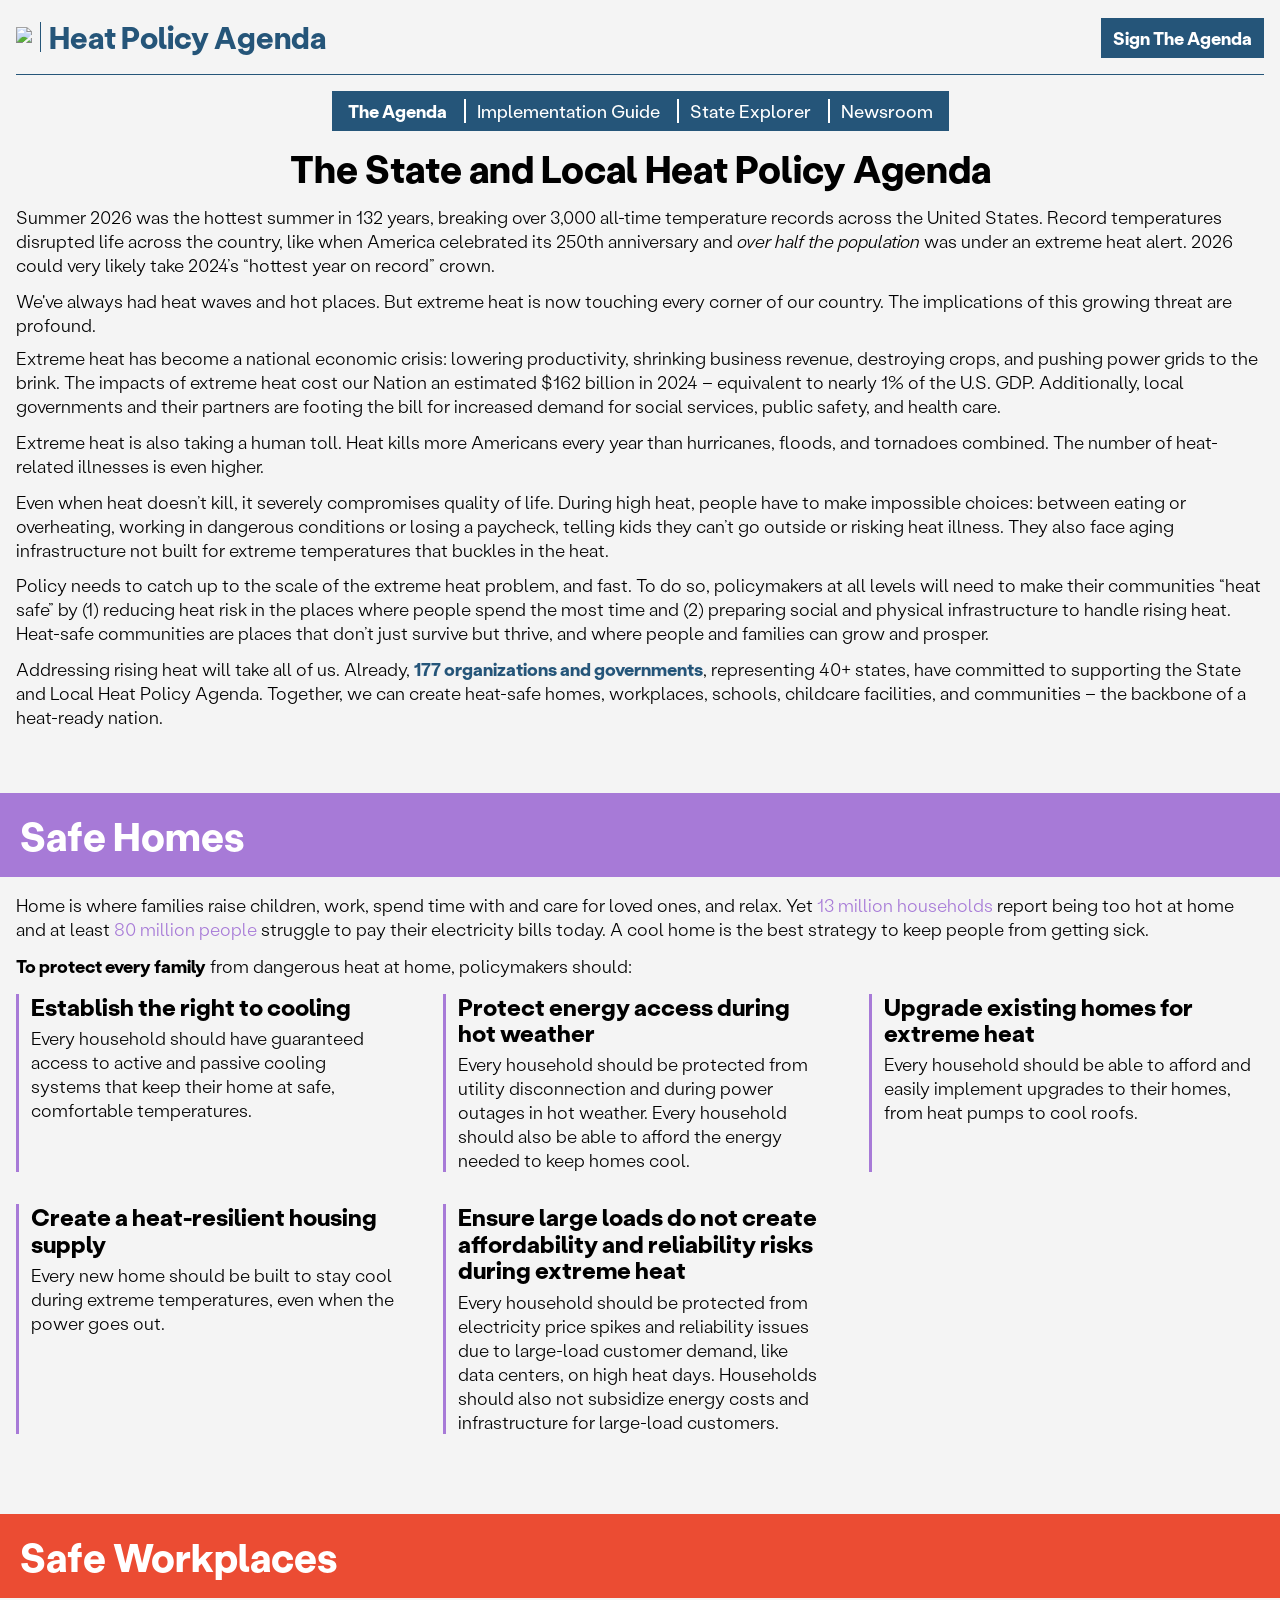
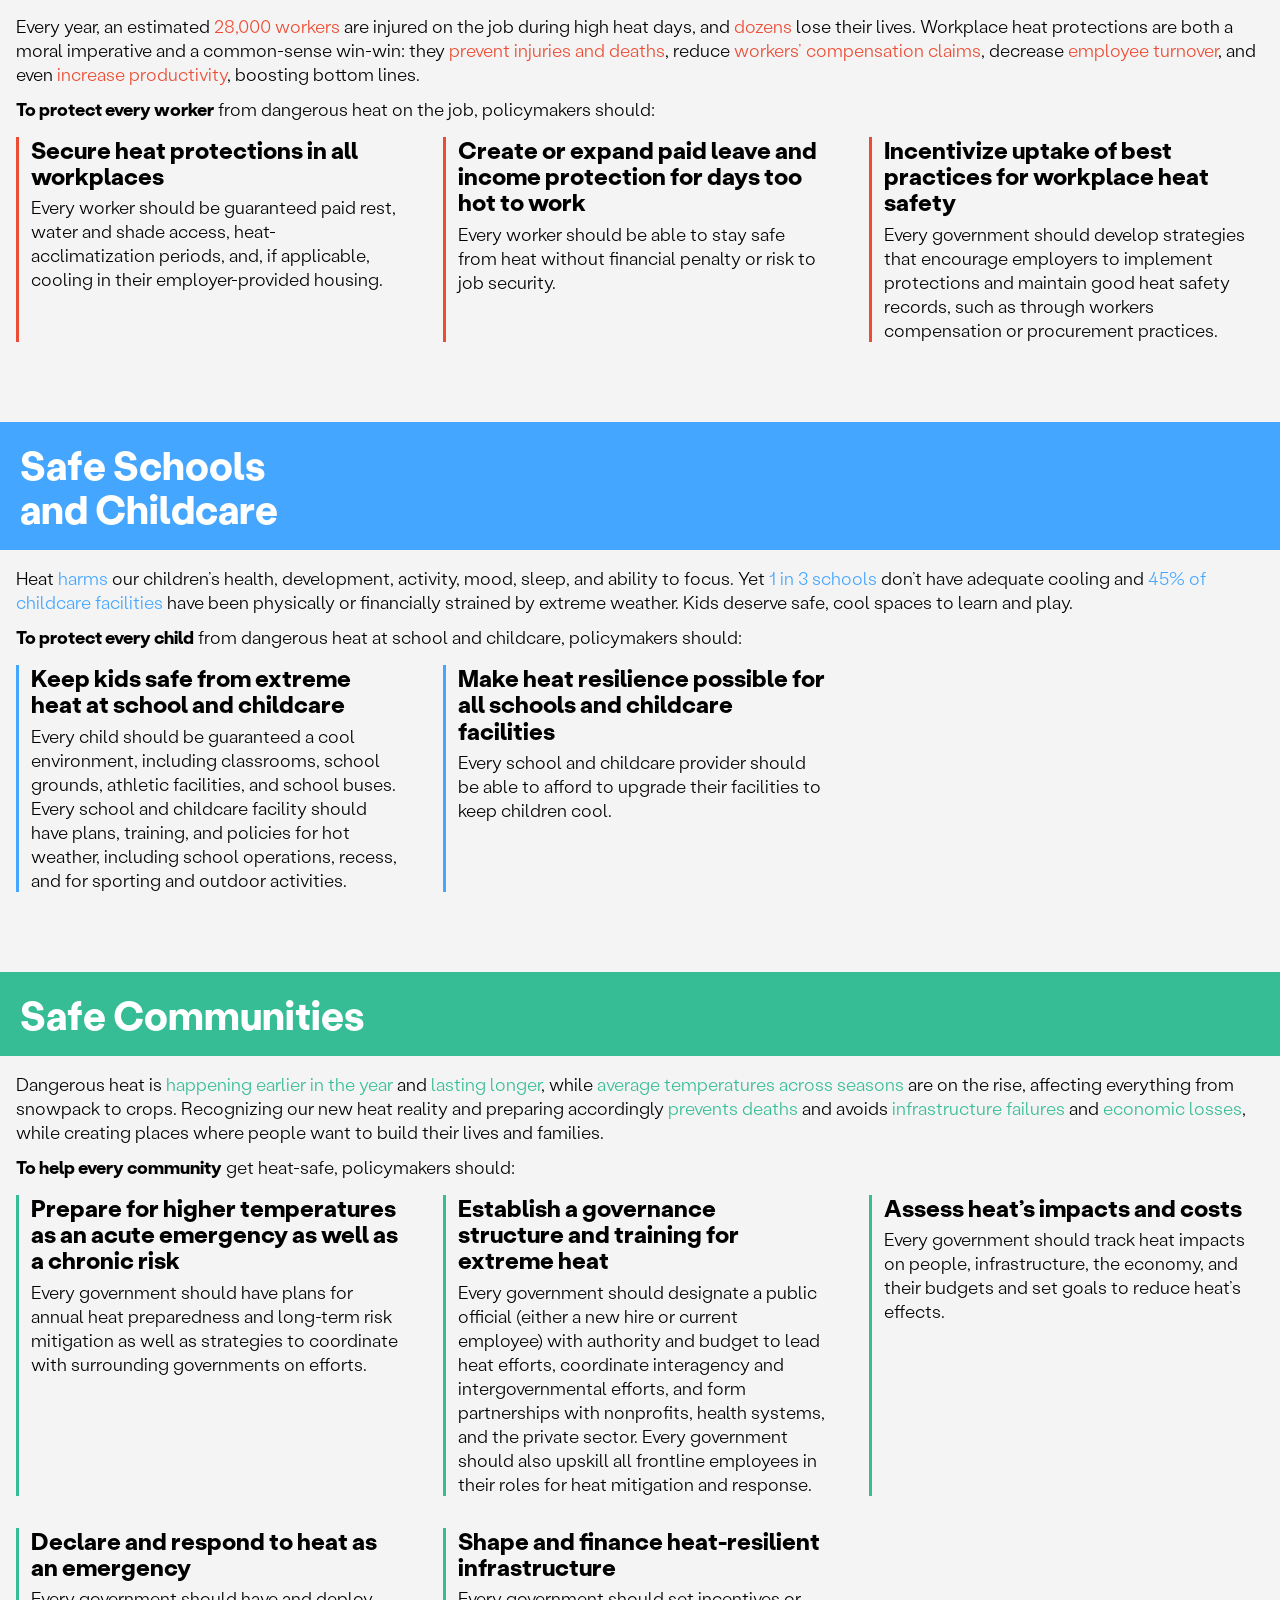
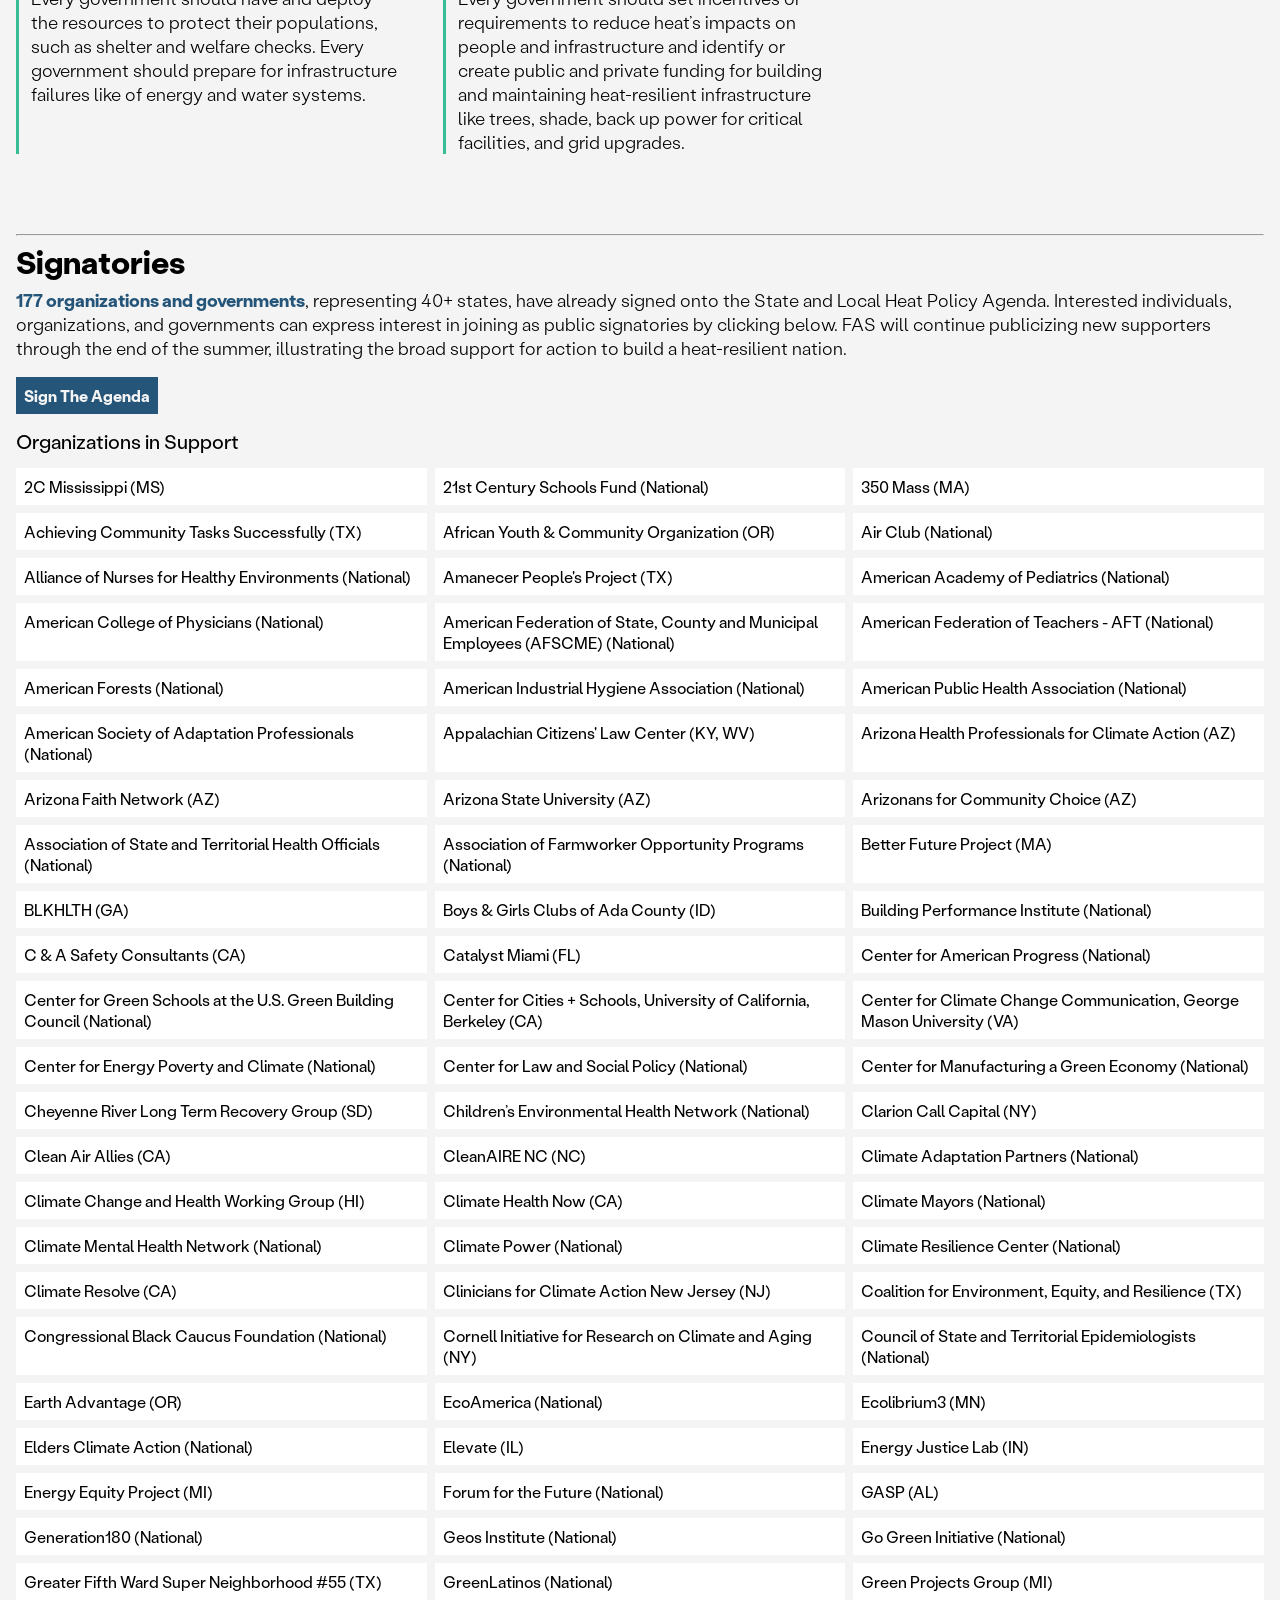
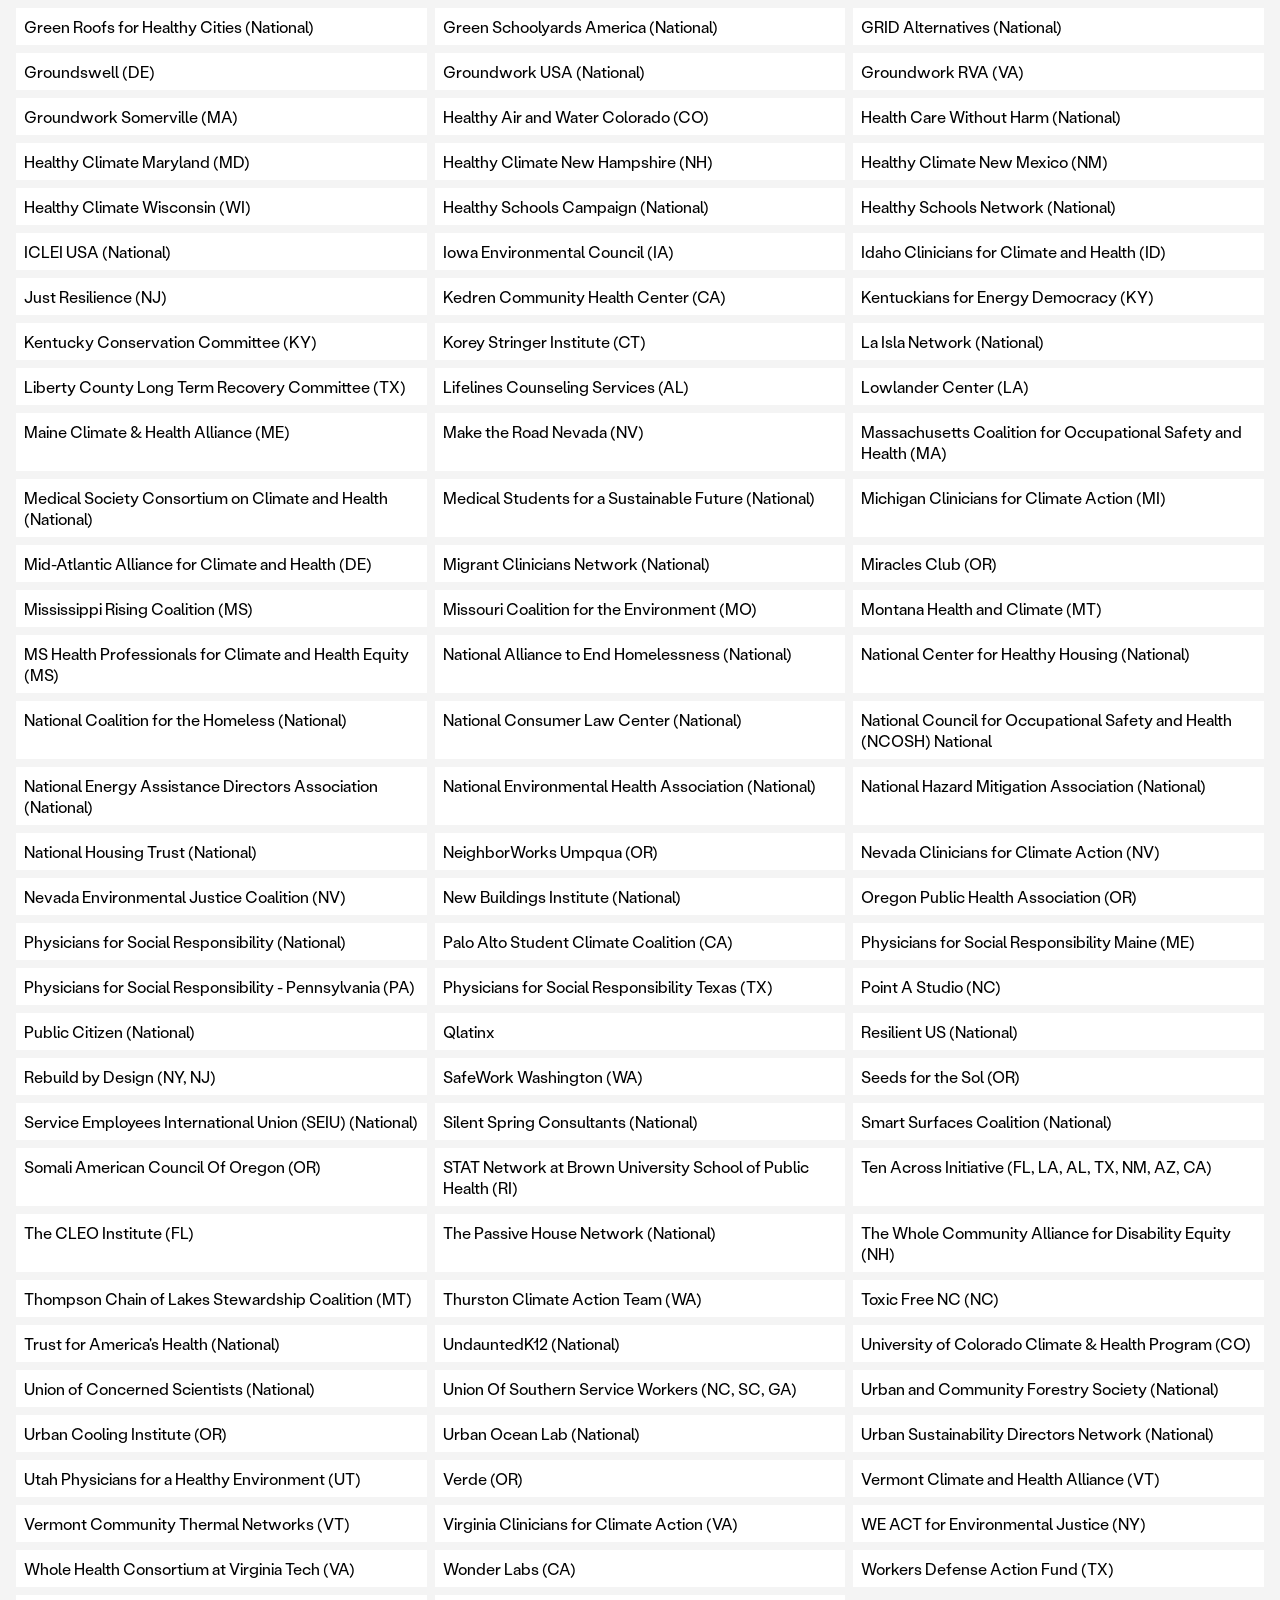
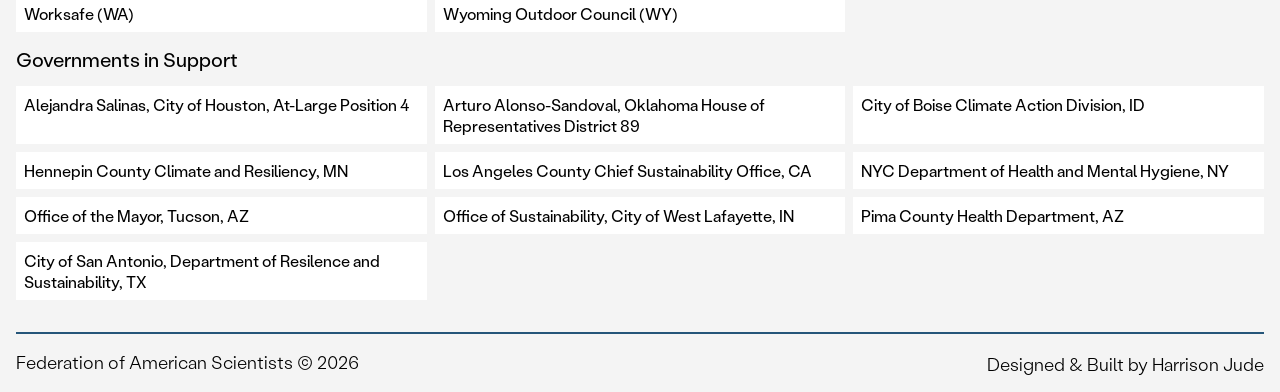
==== commit 8c94cab1: "Update intro paragraph to reflect 2026 summer heat data Co-Authored-By: Claude Sonnet 5 <noreply@ant" ====
--- a/index.html
+++ b/index.html
@@ -13,7 +13,7 @@
     <main>
         <div id="Introduction" class="Container GridContainer ContainerGap-Medium">
             <div id="Intro-Large" class="bodyLarge">
-                <p>It’s only early July and already more than 3,000 all-time temperature records have fallen in the United States. And as America celebrated its 250th anniversary, over 185 million Americans – <em>over half the population</em> – were under an extreme heat alert. Forecasters are anticipating a very hot summer that could take 2024’s “hottest year on record” crown.</p>
+                <p>Summer 2026 was the hottest summer in 132 years, breaking over 3,000 all-time temperature records across the United States. Record temperatures disrupted life across the country, like when America celebrated its 250th anniversary and <em>over half the population</em> was under an extreme heat alert. 2026 could very likely take 2024’s “hottest year on record” crown.</p>
                 <p>We've always had heat waves and hot places. But extreme heat is now touching every corner of our country. The implications of this growing threat are profound.</p>
             </div>
             <div class="StatsSection" data-stats="Agenda Introduction">
--- a/Resources/Styles/style.css
+++ b/Resources/Styles/style.css
@@ -73,31 +73,31 @@
 
 [data-pillar="Safe Workplaces"],
 [value="Safe Workplaces"]{
-    --Accent100:#E94F37;
-    --Accent050:#BF412D;
-    --Accent025:#8F3022;
-    --heroImage:url('../Assets/Images/pexels-fung0818-18568174.jpg')
+    --Accent100:#eb4c33;
+    --Accent050:#eb4c33;
+    --Accent025:#eb4c33;
+    --heroImage:url('../Assets/Images/pexels-fung0818-18568174_r.png')
 }
 [data-pillar="Safe Homes"],
 [value="Safe Homes"]{
-    --Accent100:#E56A22;
-    --Accent050:#C55712;
-    --Accent025:#A64500;
-    --heroImage:url('../Assets/Images/pexels-shehab-al-qadhi-472755071-20858565.jpg')
+    --Accent100:#A77AD7;
+    --Accent050:#A77AD7;
+    --Accent025:#A77AD7;
+    --heroImage:url('../Assets/Images/pexels-shehab-al-qadhi-472755071-20858565_r.png')
 }
 [data-pillar="Safe Communities"],
 [value="Safe Communities"]{
-    --Accent100:#30C73C;
-    --Accent050:#29A833;
-    --Accent025:#1B7022;
-    --heroImage:url('../Assets/Images/pexels-brett-sayles-937485.jpg')
+    --Accent100:#36BD96;
+    --Accent050:#36BD96;
+    --Accent025:#36BD96;
+    --heroImage:url('../Assets/Images/pexels-brett-sayles-937485_r.png')
 }
 [data-pillar="Safe Schools and Childcare"],
 [value="Safe Schools and Childcare"]{
-    --Accent100:#329AFB;
-    --Accent050:#1875CC;
-    --Accent025:#0057A8;
-    --heroImage:url('../Assets/Images/pexels-oliver-hung-265548590-30281236.jpg')
+    --Accent100:#45A6FF;
+    --Accent050:#45A6FF;
+    --Accent025:#45A6FF;
+    --heroImage:url('../Assets/Images/pexels-oliver-hung-265548590-30281236_r.png')
 }
 
 
@@ -136,6 +136,7 @@
 }
 p, a{
   font-size: var(--FontSize-Reg);
+font-weight: 100;
   letter-spacing: 2%;
   max-width: 600px;
   &.Display,
@@ -167,7 +168,7 @@
   font-size: 1rem;
   font-weight: 700;
   background-color: var(--Accent100);
-  color:#ffffff;
+  color:#f4f4f4;
   padding: 0.5rem;
   display: inline-block;
 }
@@ -1295,7 +1296,7 @@
   background-image: var(--heroImage);
   background-size: cover;
   background-position: center;
-  background-blend-mode: multiply;
+  background-blend-mode: luminosity;
   text-shadow: 0 1px 2px rgba(0,0,0,0.35);
 }
 
@@ -2134,4 +2135,3 @@
     grid-template-columns: 1fr;
   }
 }
-
